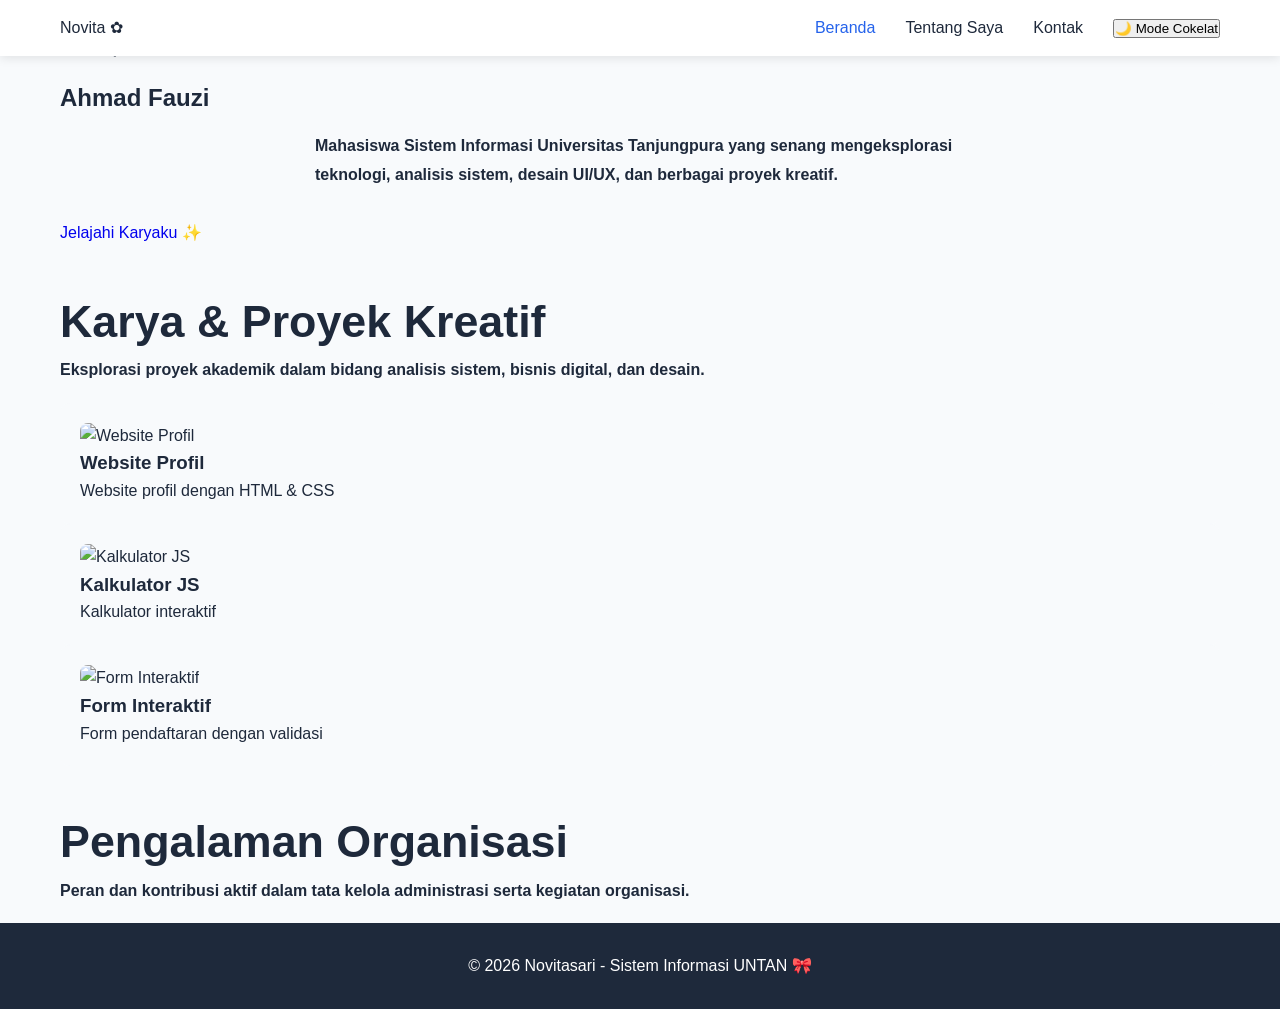
==== Pertemuan-M07/index.html @ 607e8a3c "Perubahan portofolio index.html" ====
<!DOCTYPE html>
<html lang="id">
<head>
    <meta charset="UTF-8">
    <meta name="viewport" content="width=device-width, initial-scale=1.0">
    <title>Novita | Portofolio Kreatif</title>
    <link rel="stylesheet" href="css/style.css">
</head>
<body>
    <nav>
        <div class="container">
            <div class="logo">Novita ✿</div>
            <ul class="nav-links">
                <li><a href="index.html" class="active">Beranda</a></li>
                <li><a href="about.html">Tentang Saya</a></li>
                <li><a href="contact.html">Kontak</a></li>
                <li><button id="theme-toggle">🌙 Mode Cokelat</button></li>
            </ul>
        </div>
    </nav>

    <section class="section-padding">
        <div class="container">
            <!-- Hero Card -->
            <div class="sticker-card">
                <img src="image/self.webp" alt="Foto Novita" class="hero-img">
                <h1 class="font-cursive">Halo, Aku Novita! ♡</h1>
                <h2 style="margin: 15px 0;">
                    <span id="typing-text" style="color: var(--primary-pink);"></span>
                </h2>
                <p style="font-weight: 700; max-width: 650px; margin: 0 auto; line-height: 1.8;">
                    Mahasiswa Sistem Informasi Universitas Tanjungpura yang senang mengeksplorasi teknologi, analisis sistem, desain UI/UX, dan berbagai proyek kreatif.
                </p>
                <div style="margin-top: 30px;">
                    <a href="#karya" class="btn-submit" style="text-decoration: none; display: inline-block;">Jelajahi Karyaku ✨</a>
                </div>
            </div>
            
            <!-- Section 1: Karya & Proyek Akademik -->
            <div class="sticker-card" id="karya" style="margin-top: 40px;">
                <h2 class="font-cursive" style="font-size: 2.8rem;">Karya & Proyek Kreatif</h2>
                <p style="font-weight: bold; margin-bottom: 20px;">Eksplorasi proyek akademik dalam bidang analisis sistem, bisnis digital, dan desain.</p>
                <div class="grid-container" id="project-grid">
                    <!-- Diisi otomatis oleh main.js -->
                </div>
            </div>

            <!-- Section 2: Pengalaman Organisasi -->
            <div class="sticker-card" style="margin-top: 40px;">
                <h2 class="font-cursive" style="font-size: 2.8rem;">Pengalaman Organisasi</h2>
                <p style="font-weight: bold; margin-bottom: 20px;">Peran dan kontribusi aktif dalam tata kelola administrasi serta kegiatan organisasi.</p>
                <div class="grid-container" id="org-grid">
                    <!-- Diisi otomatis oleh main.js -->
                </div>
            </div>
        </div>
    </section>

    <footer>
        <p>&copy; 2026 Novitasari - Sistem Informasi UNTAN 🎀</p>
    </footer>

    <script src="js/main.js"></script>
</body>
</html>
---- Pertemuan-M07/css/style.css ----
/* Reset & Variables */

* {
    margin: 0;
    padding: 0;
    box-sizing: border-box;
}

:root {
    --primary: #2563eb;
    --dark: #1e293b;
    --light: #f8fafc;
    --gray: #94a3b8;
}

body {
    font-family: ‘Segoe UI’, sans-serif;
    background: var(--light);
    color: var(--dark);
    line-height: 1.6;
}

.container {
    max-width: 1200px;
    margin: 0 auto;
    padding: 0 20px;
}

/* Navigation */

nav {
    background: white;
    box-shadow: 0 2px 10px rgba(0,0,0,0.1);
    position: fixed;
    width: 100%;
    top: 0;
    z-index: 100;
}

nav .container {
    display: flex;
    justify-content: space-between;
    align-items: center;
    padding: 15px 20px;
}

.nav-links {
    display: flex;
    list-style: none;
    gap: 30px;
}

.nav-links a {
    text-decoration: none;
    color: var(--dark);
    font-weight: 500;
    transition: color 0.3s;
}

.nav-links a:hover,
.nav-links a.active {
    color: var(--primary);
}

/* Hero Section */

.hero {
    padding: 150px 0 100px;
    background: linear-gradient(135deg, #f0f9ff 0%, #e0f2fe 100%);
    min-height: 100vh;
    display: flex;
    align-items: center;
}

.hero-content h1 {
    font-size: 48px;
    margin-bottom: 20px;
}

.hero-content span {
    color: var(--primary);
}

.btn {
    display: inline-block;
    background: var(--primary);
    color: white;
    padding: 12px 30px;
    border-radius: 8px;
    text-decoration: none;
    font-weight: 600;
    transition: transform 0.3s, box-shadow 0.3s;
}

.btn:hover {
    transform: translateY(-3px);
    box-shadow: 0 10px 20px rgba(37,99,235,0.3);
}

/* Projects */

.projects {
    padding: 80px 0;
    background: white;
}

.projects h2 {
    text-align: center;
    font-size: 36px;
    margin-bottom: 40px;
}

.project-grid {
    display: grid;
    grid-template-columns: repeat(auto-fit, minmax(300px, 1fr));
    gap: 30px;
}

.project-card {
    background: var(--light);
    border-radius: 10px;
    padding: 20px;
    transition: transform 0.3s;
    cursor: pointer;
}

.project-card:hover {
    transform: translateY(-10px);
}

.project-card img {
    width: 100%;
    height: 200px;
    object-fit: cover;
    border-radius: 8px;
}

/* Footer */

footer {
    background: var(--dark);
    color: white;
    text-align: center;
    padding: 30px;
}
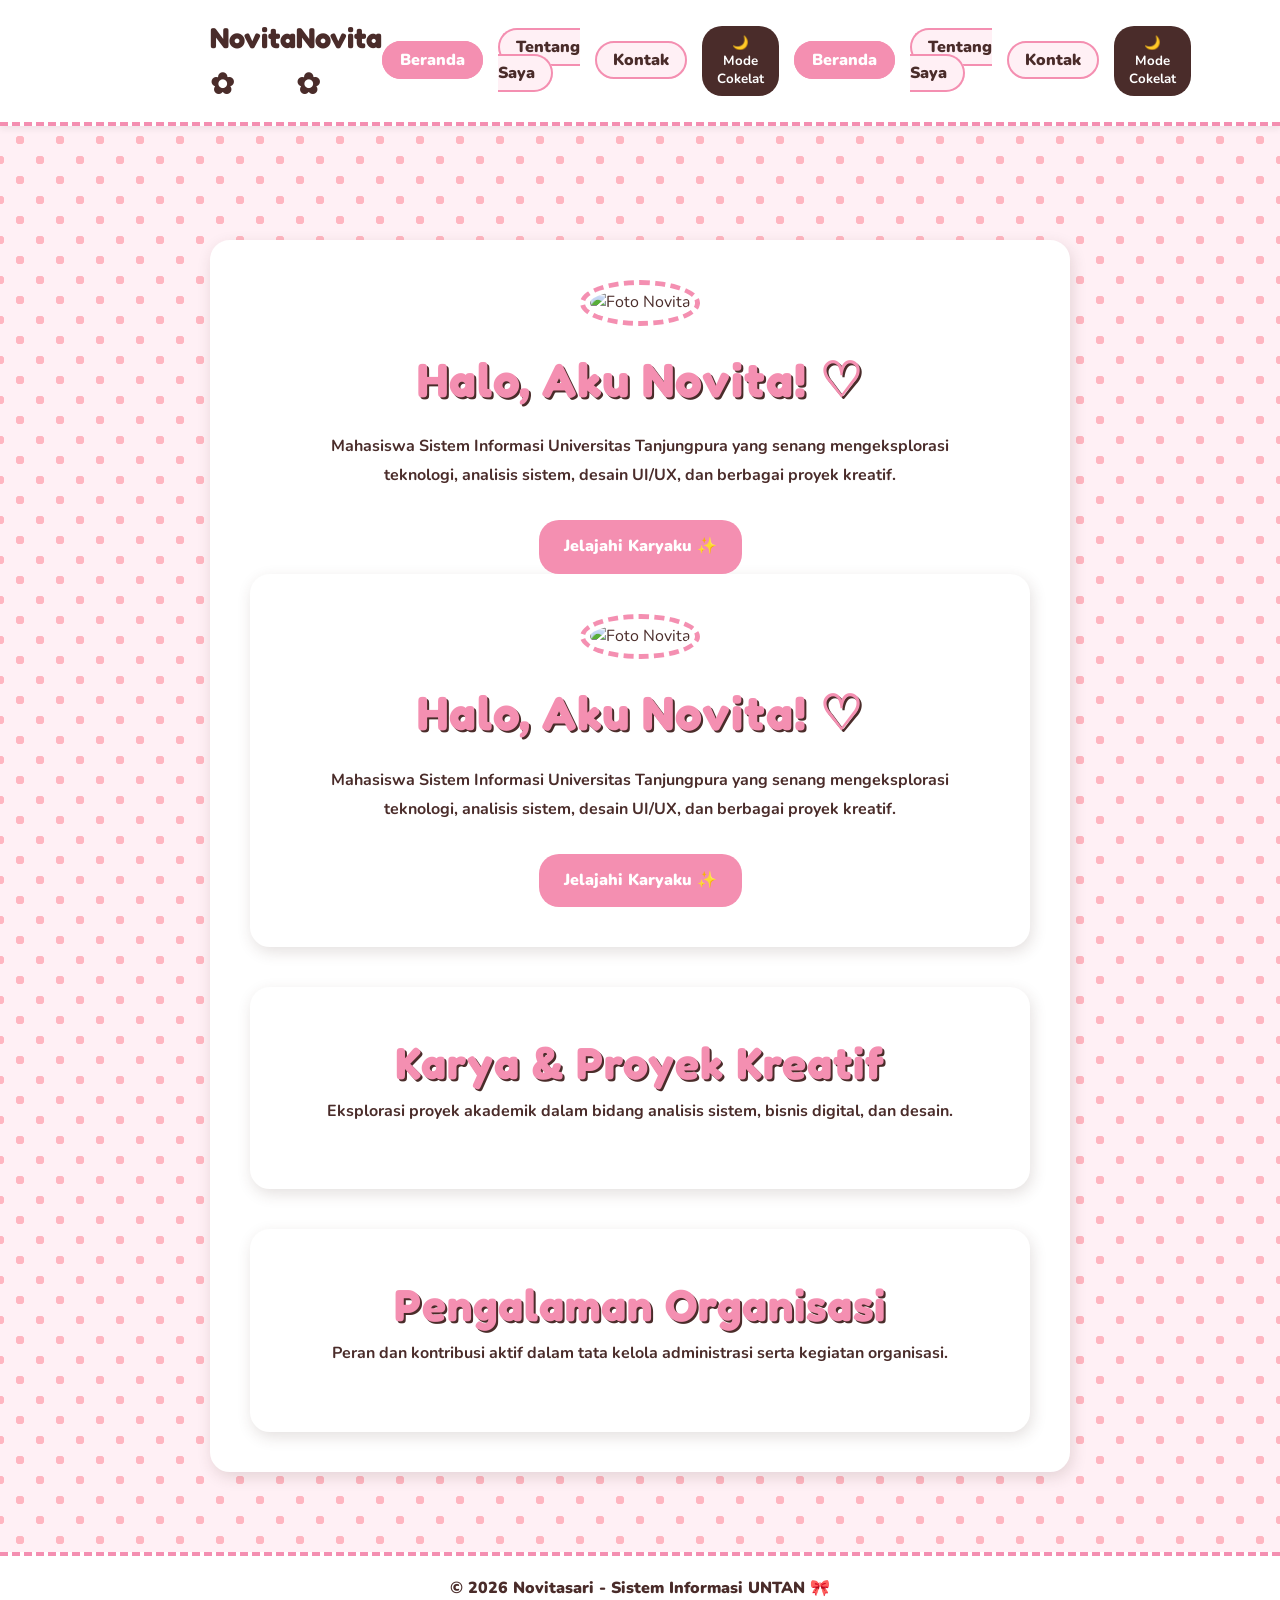
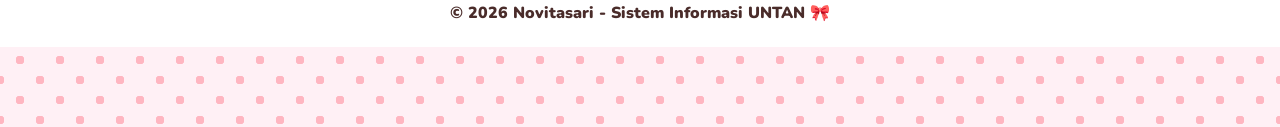
==== commit c62000aa: "Update Portofolio index.html" ====
--- a/Pertemuan-M07/index.html
+++ b/Pertemuan-M07/index.html
@@ -3,6 +3,7 @@
 <head>
     <meta charset="UTF-8">
     <meta name="viewport" content="width=device-width, initial-scale=1.0">
+    <title>Novita | Portofolio Kreatif</title>
     <title>Novita | Portofolio Kreatif</title>
     <link rel="stylesheet" href="css/style.css">
 </head>
@@ -10,7 +11,12 @@
     <nav>
         <div class="container">
             <div class="logo">Novita ✿</div>
+            <div class="logo">Novita ✿</div>
             <ul class="nav-links">
+                <li><a href="index.html" class="active">Beranda</a></li>
+                <li><a href="about.html">Tentang Saya</a></li>
+                <li><a href="contact.html">Kontak</a></li>
+                <li><button id="theme-toggle">🌙 Mode Cokelat</button></li>
                 <li><a href="index.html" class="active">Beranda</a></li>
                 <li><a href="about.html">Tentang Saya</a></li>
                 <li><a href="contact.html">Kontak</a></li>
@@ -20,7 +26,21 @@
     </nav>
 
     <section class="section-padding">
+    <section class="section-padding">
         <div class="container">
+            <!-- Hero Card -->
+            <div class="sticker-card">
+                <img src="image/self.webp" alt="Foto Novita" class="hero-img">
+                <h1 class="font-cursive">Halo, Aku Novita! ♡</h1>
+                <h2 style="margin: 15px 0;">
+                    <span id="typing-text" style="color: var(--primary-pink);"></span>
+                </h2>
+                <p style="font-weight: 700; max-width: 650px; margin: 0 auto; line-height: 1.8;">
+                    Mahasiswa Sistem Informasi Universitas Tanjungpura yang senang mengeksplorasi teknologi, analisis sistem, desain UI/UX, dan berbagai proyek kreatif.
+                </p>
+                <div style="margin-top: 30px;">
+                    <a href="#karya" class="btn-submit" style="text-decoration: none; display: inline-block;">Jelajahi Karyaku ✨</a>
+                </div>
             <!-- Hero Card -->
             <div class="sticker-card">
                 <img src="image/self.webp" alt="Foto Novita" class="hero-img">
@@ -50,7 +70,7 @@
                 <h2 class="font-cursive" style="font-size: 2.8rem;">Pengalaman Organisasi</h2>
                 <p style="font-weight: bold; margin-bottom: 20px;">Peran dan kontribusi aktif dalam tata kelola administrasi serta kegiatan organisasi.</p>
                 <div class="grid-container" id="org-grid">
-                    <!-- Diisi otomatis oleh main.js -->
+                    <!--Diisi otomatis oleh main.js-->
                 </div>
             </div>
         </div>
@@ -58,6 +78,7 @@
 
     <footer>
         <p>&copy; 2026 Novitasari - Sistem Informasi UNTAN 🎀</p>
+        <p>&copy; 2026 Novitasari - Sistem Informasi UNTAN 🎀</p>
     </footer>
 
     <script src="js/main.js"></script>
--- a/Pertemuan-M07/css/style.css
+++ b/Pertemuan-M07/css/style.css
@@ -1,4 +1,4 @@
-/* Reset & Variables */
+@import url('https://fonts.googleapis.com/css2?family=Fredoka:wght@600;700&family=Nunito:wght@400;700;900&display=swap');
 
 * {
     margin: 0;
@@ -7,34 +7,62 @@
 }
 
 :root {
-    --primary: #2563eb;
-    --dark: #1e293b;
-    --light: #f8fafc;
-    --gray: #94a3b8;
+    --bg-base: #fff0f5;
+    --bg-dot: #ffb6c1;
+    --text-color: #4a2c2a;
+    --primary-pink: #f48fb1;
+    --card-bg: #ffffff;
+    --border-color: #d7ccc8;
+    --sticker-shadow: 2px 5px 15px rgba(74, 44, 42, 0.15);
+}
+
+body.dark-mode {
+    --bg-base: #3e2723;
+    --bg-dot: #5d4037;
+    --text-color: #ffebee;
+    --primary-pink: #f06292;
+    --card-bg: #4e342e;
+    --border-color: #3e2723;
+    --sticker-shadow: 2px 5px 15px rgba(0, 0, 0, 0.4);
 }
 
 body {
-    font-family: ‘Segoe UI’, sans-serif;
-    background: var(--light);
-    color: var(--dark);
+    font-family: 'Nunito', sans-serif;
+    color: var(--text-color);
     line-height: 1.6;
+    transition: 0.3s;
+    background-color: var(--bg-base);
+    background-image: 
+        radial-gradient(var(--bg-dot) 15%, transparent 16%),
+        radial-gradient(var(--bg-dot) 15%, transparent 16%);
+    background-size: 40px 40px;
+    background-position: 0 0, 20px 20px;
 }
 
 .container {
-    max-width: 1200px;
+    max-width: 900px;
     margin: 0 auto;
     padding: 0 20px;
 }
 
-/* Navigation */
-
+.font-cursive {
+    font-family: 'Fredoka', sans-serif;
+    font-weight: 700;
+    font-size: 3rem;
+    color: var(--primary-pink);
+    text-shadow: 2px 2px 0 var(--text-color);
+    letter-spacing: 1px;
+}
+
+/* Navigasi */
 nav {
-    background: white;
-    box-shadow: 0 2px 10px rgba(0,0,0,0.1);
+    background: var(--card-bg);
+    border-bottom: 4px dashed var(--primary-pink);
     position: fixed;
     width: 100%;
     top: 0;
     z-index: 100;
+    box-shadow: 0 4px 6px rgba(0,0,0,0.05);
 }
 
 nav .container {
@@ -44,102 +72,231 @@
     padding: 15px 20px;
 }
 
+.logo {
+    font-family: 'Fredoka', sans-serif;
+    font-size: 1.8rem;
+    font-weight: 700;
+    color: var(--text-color);
+}
+
 .nav-links {
     display: flex;
     list-style: none;
-    gap: 30px;
+    gap: 15px;
+    align-items: center;
 }
 
 .nav-links a {
     text-decoration: none;
-    color: var(--dark);
-    font-weight: 500;
-    transition: color 0.3s;
-}
-
-.nav-links a:hover,
-.nav-links a.active {
-    color: var(--primary);
-}
-
-/* Hero Section */
-
-.hero {
-    padding: 150px 0 100px;
-    background: linear-gradient(135deg, #f0f9ff 0%, #e0f2fe 100%);
-    min-height: 100vh;
-    display: flex;
+    color: var(--text-color);
+    font-weight: 900;
+    background: var(--bg-base);
+    padding: 6px 16px;
+    border-radius: 20px;
+    border: 2px solid var(--primary-pink);
+    transition: 0.3s;
+}
+
+.nav-links a:hover, .nav-links a.active {
+    background: var(--primary-pink);
+    color: #fff;
+}
+
+#theme-toggle {
+    background: var(--text-color);
+    color: #fff;
+    border: none;
+    padding: 8px 15px;
+    border-radius: 20px;
+    cursor: pointer;
+    font-weight: bold;
+    font-family: 'Nunito', sans-serif;
+}
+
+/* Sticker Layout */
+.section-padding {
+    padding: 120px 0 80px;
+}
+
+.sticker-card {
+    background: var(--card-bg);
+    border: 5px solid white;
+    border-radius: 20px;
+    padding: 35px;
+    box-shadow: var(--sticker-shadow);
+    text-align: center;
+}
+
+.hero-img {
+    width: 180px;
+    height: 180px;
+    object-fit: cover;
+    border-radius: 50%;
+    border: 5px dashed var(--primary-pink);
+    padding: 5px;
+    background: white;
+    margin-bottom: 15px;
+}
+
+/* ID Card & Bio Table */
+.id-card {
+    display: flex;
+    flex-wrap: wrap;
+    gap: 25px;
+    background: var(--card-bg);
+    border: 3px solid var(--primary-pink);
+    border-radius: 20px;
+    padding: 30px;
+    box-shadow: var(--sticker-shadow);
     align-items: center;
 }
 
-.hero-content h1 {
-    font-size: 48px;
-    margin-bottom: 20px;
-}
-
-.hero-content span {
-    color: var(--primary);
-}
-
-.btn {
+.id-info table {
+    width: 100%;
+    border-collapse: collapse;
+    font-weight: 700;
+}
+
+.id-info td {
+    padding: 8px 10px;
+    border-bottom: 2px dashed var(--border-color);
+}
+
+.id-info td:first-child {
+    color: var(--primary-pink);
+    font-weight: 900;
+}
+
+/* Badges & Tags */
+.skills-grid {
+    display: flex;
+    flex-wrap: wrap;
+    gap: 10px;
+    justify-content: center;
+}
+
+.skill-badge {
+    background: var(--bg-base);
+    border: 2px solid var(--primary-pink);
+    padding: 8px 18px;
+    border-radius: 20px;
+    font-weight: 800;
+}
+
+.tool-tag {
+    background: var(--primary-pink);
+    color: white;
+    padding: 6px 14px;
+    border-radius: 15px;
+    font-weight: 700;
+    font-size: 0.9rem;
+}
+
+.category-tag {
     display: inline-block;
-    background: var(--primary);
+    background: var(--bg-base);
+    color: var(--primary-pink);
+    border: 1px solid var(--primary-pink);
+    font-size: 0.75rem;
+    font-weight: 900;
+    padding: 3px 10px;
+    border-radius: 10px;
+    margin-top: 10px;
+}
+
+/*Grid Project*/
+.grid-container {
+    display: grid;
+    grid-template-columns: repeat(auto-fit, minmax(240px, 1fr));
+    gap: 20px;
+    margin-top: 25px;
+}
+
+.work-item {
+    background: var(--card-bg);
+    padding: 15px;
+    border-radius: 15px;
+    box-shadow: var(--sticker-shadow);
+    border: 3px solid var(--bg-base);
+    transition: transform 0.3s;
+    text-align: left;
+}
+
+.work-item:hover {
+    transform: translateY(-8px) rotate(2deg);
+}
+
+.work-item img {
+    width: 100%;
+    height: 160px;
+    object-fit: cover;
+    border-radius: 10px;
+}
+
+/* Form Kontak & Medsos */
+form {
+    display: flex;
+    flex-direction: column;
+    gap: 15px;
+    max-width: 500px;
+    margin: 0 auto;
+}
+
+input, textarea {
+    width: 100%;
+    padding: 14px;
+    border: 2px solid var(--primary-pink);
+    border-radius: 15px;
+    background: var(--bg-base);
+    color: var(--text-color);
+    font-family: inherit;
+    font-weight: 700;
+}
+
+.btn-submit {
+    background: var(--primary-pink);
     color: white;
-    padding: 12px 30px;
-    border-radius: 8px;
+    border: none;
+    padding: 14px 25px;
+    border-radius: 20px;
+    font-weight: 900;
+    cursor: pointer;
+    transition: 0.3s;
+    font-size: 1rem;
+}
+
+.btn-submit:hover {
+    background: var(--text-color);
+    color: white;
+}
+
+.social-links {
+    display: flex;
+    justify-content: center;
+    gap: 15px;
+    flex-wrap: wrap;
+}
+
+.social-btn {
     text-decoration: none;
-    font-weight: 600;
-    transition: transform 0.3s, box-shadow 0.3s;
-}
-
-.btn:hover {
-    transform: translateY(-3px);
-    box-shadow: 0 10px 20px rgba(37,99,235,0.3);
-}
-
-/* Projects */
-
-.projects {
-    padding: 80px 0;
-    background: white;
-}
-
-.projects h2 {
+    color: var(--text-color);
+    background: var(--bg-base);
+    border: 2px solid var(--primary-pink);
+    padding: 8px 16px;
+    border-radius: 15px;
+    font-weight: 800;
+    transition: 0.3s;
+}
+
+.social-btn:hover {
+    background: var(--primary-pink);
+    color: white;
+}
+
+footer {
     text-align: center;
-    font-size: 36px;
-    margin-bottom: 40px;
-}
-
-.project-grid {
-    display: grid;
-    grid-template-columns: repeat(auto-fit, minmax(300px, 1fr));
-    gap: 30px;
-}
-
-.project-card {
-    background: var(--light);
-    border-radius: 10px;
     padding: 20px;
-    transition: transform 0.3s;
-    cursor: pointer;
-}
-
-.project-card:hover {
-    transform: translateY(-10px);
-}
-
-.project-card img {
-    width: 100%;
-    height: 200px;
-    object-fit: cover;
-    border-radius: 8px;
-}
-
-/* Footer */
-
-footer {
-    background: var(--dark);
-    color: white;
-    text-align: center;
-    padding: 30px;
+    background: var(--card-bg);
+    border-top: 4px dashed var(--primary-pink);
+    font-weight: 900;
 }
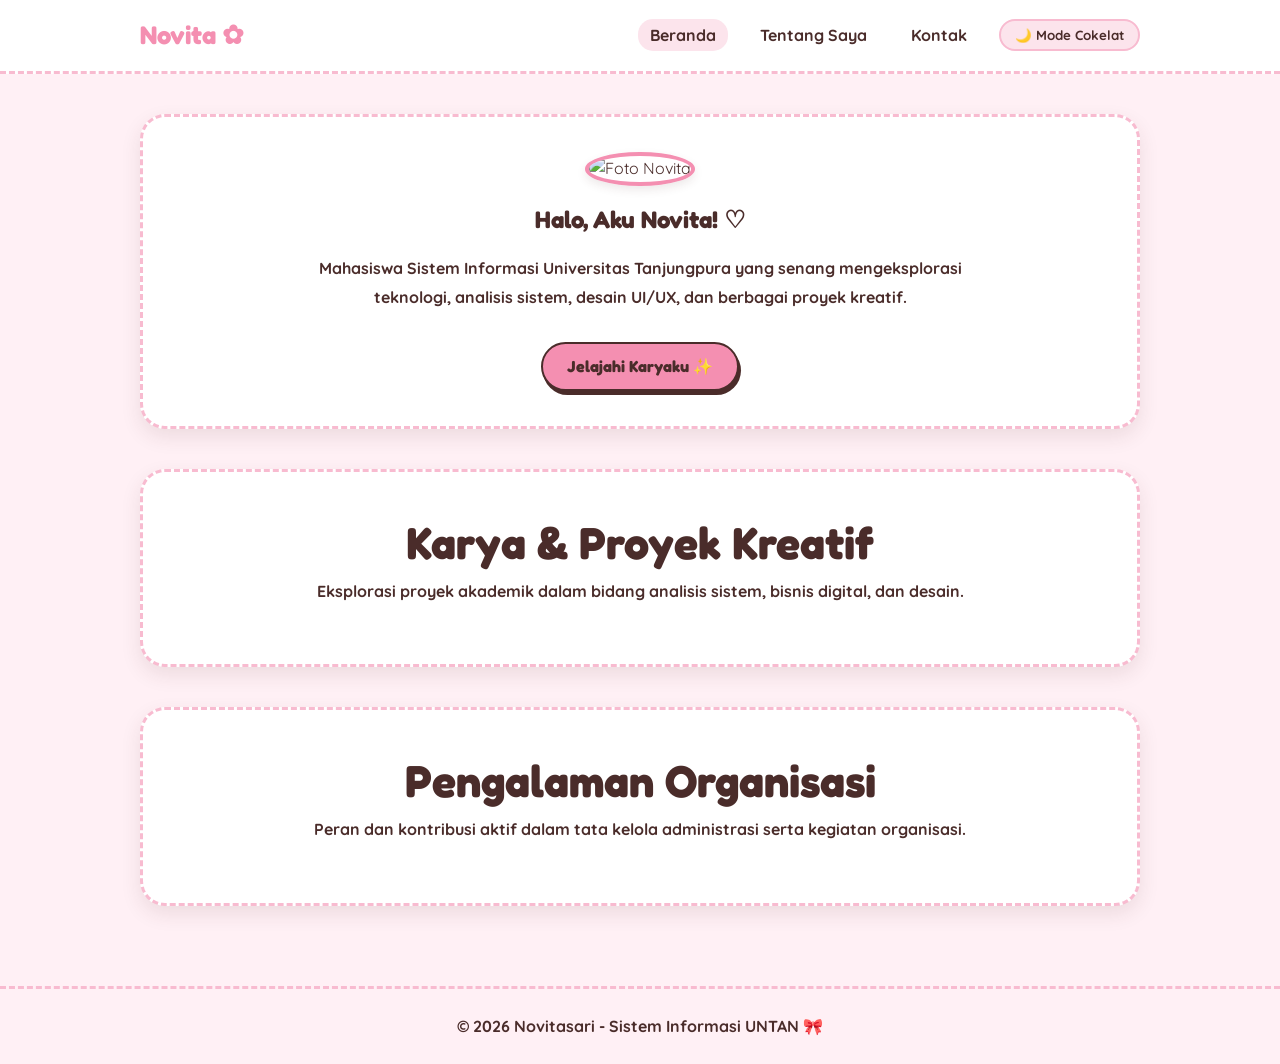
==== commit 52dafc07: "feat: pembaruan layout utama beranda" ====
--- a/Pertemuan-M07/index.html
+++ b/Pertemuan-M07/index.html
@@ -3,7 +3,6 @@
 <head>
     <meta charset="UTF-8">
     <meta name="viewport" content="width=device-width, initial-scale=1.0">
-    <title>Novita | Portofolio Kreatif</title>
     <title>Novita | Portofolio Kreatif</title>
     <link rel="stylesheet" href="css/style.css">
 </head>
@@ -11,12 +10,7 @@
     <nav>
         <div class="container">
             <div class="logo">Novita ✿</div>
-            <div class="logo">Novita ✿</div>
             <ul class="nav-links">
-                <li><a href="index.html" class="active">Beranda</a></li>
-                <li><a href="about.html">Tentang Saya</a></li>
-                <li><a href="contact.html">Kontak</a></li>
-                <li><button id="theme-toggle">🌙 Mode Cokelat</button></li>
                 <li><a href="index.html" class="active">Beranda</a></li>
                 <li><a href="about.html">Tentang Saya</a></li>
                 <li><a href="contact.html">Kontak</a></li>
@@ -26,21 +20,7 @@
     </nav>
 
     <section class="section-padding">
-    <section class="section-padding">
         <div class="container">
-            <!-- Hero Card -->
-            <div class="sticker-card">
-                <img src="image/self.webp" alt="Foto Novita" class="hero-img">
-                <h1 class="font-cursive">Halo, Aku Novita! ♡</h1>
-                <h2 style="margin: 15px 0;">
-                    <span id="typing-text" style="color: var(--primary-pink);"></span>
-                </h2>
-                <p style="font-weight: 700; max-width: 650px; margin: 0 auto; line-height: 1.8;">
-                    Mahasiswa Sistem Informasi Universitas Tanjungpura yang senang mengeksplorasi teknologi, analisis sistem, desain UI/UX, dan berbagai proyek kreatif.
-                </p>
-                <div style="margin-top: 30px;">
-                    <a href="#karya" class="btn-submit" style="text-decoration: none; display: inline-block;">Jelajahi Karyaku ✨</a>
-                </div>
             <!-- Hero Card -->
             <div class="sticker-card">
                 <img src="image/self.webp" alt="Foto Novita" class="hero-img">
@@ -70,7 +50,7 @@
                 <h2 class="font-cursive" style="font-size: 2.8rem;">Pengalaman Organisasi</h2>
                 <p style="font-weight: bold; margin-bottom: 20px;">Peran dan kontribusi aktif dalam tata kelola administrasi serta kegiatan organisasi.</p>
                 <div class="grid-container" id="org-grid">
-                    <!--Diisi otomatis oleh main.js-->
+                    <!-- Diisi otomatis oleh main.js -->
                 </div>
             </div>
         </div>
@@ -78,7 +58,6 @@
 
     <footer>
         <p>&copy; 2026 Novitasari - Sistem Informasi UNTAN 🎀</p>
-        <p>&copy; 2026 Novitasari - Sistem Informasi UNTAN 🎀</p>
     </footer>
 
     <script src="js/main.js"></script>
--- a/Pertemuan-M07/css/style.css
+++ b/Pertemuan-M07/css/style.css
@@ -1,302 +1,214 @@
-@import url('https://fonts.googleapis.com/css2?family=Fredoka:wght@600;700&family=Nunito:wght@400;700;900&display=swap');
+/* ==========================================================
+   TEMA SCRAPBOOK & COQUETTE (PALET PINK & COKELAT)
+   ========================================================== */
+@import url('https://fonts.googleapis.com/css2?family=Fredoka:wght@400;600;700&family=Quicksand:wght@500;700&display=swap');
+
+:root {
+    --primary-pink: #f48fb1;
+    --soft-pink: #fce4ec;
+    --accent-pink: #ff80ab;
+    --bg-color: #fff0f5;
+    --card-bg: #ffffff;
+    --text-color: #4a2c2a;
+    --border-color: #f8bbd0;
+    --shadow-color: rgba(74, 44, 42, 0.1);
+}
+
+/* Mode Cokelat (Dark Mode) */
+body.dark-mode {
+    --bg-color: #2b1d1c;
+    --card-bg: #3d2a28;
+    --text-color: #fce4ec;
+    --border-color: #5c3d3a;
+    --shadow-color: rgba(0, 0, 0, 0.3);
+}
 
 * {
     margin: 0;
     padding: 0;
     box-sizing: border-box;
-}
-
-:root {
-    --bg-base: #fff0f5;
-    --bg-dot: #ffb6c1;
-    --text-color: #4a2c2a;
-    --primary-pink: #f48fb1;
-    --card-bg: #ffffff;
-    --border-color: #d7ccc8;
-    --sticker-shadow: 2px 5px 15px rgba(74, 44, 42, 0.15);
-}
-
-body.dark-mode {
-    --bg-base: #3e2723;
-    --bg-dot: #5d4037;
-    --text-color: #ffebee;
-    --primary-pink: #f06292;
-    --card-bg: #4e342e;
-    --border-color: #3e2723;
-    --sticker-shadow: 2px 5px 15px rgba(0, 0, 0, 0.4);
+    transition: background-color 0.3s ease, color 0.3s ease, border-color 0.3s ease;
 }
 
 body {
-    font-family: 'Nunito', sans-serif;
+    font-family: 'Quicksand', sans-serif;
+    background-color: var(--bg-color);
     color: var(--text-color);
     line-height: 1.6;
-    transition: 0.3s;
-    background-color: var(--bg-base);
-    background-image: 
-        radial-gradient(var(--bg-dot) 15%, transparent 16%),
-        radial-gradient(var(--bg-dot) 15%, transparent 16%);
-    background-size: 40px 40px;
-    background-position: 0 0, 20px 20px;
-}
-
+}
+
+.font-cursive {
+    font-family: 'Fredoka', cursive;
+    color: var(--text-color);
+}
+
+/* Tata Letak Dasar */
 .container {
-    max-width: 900px;
+    width: 90%;
+    max-width: 1000px;
     margin: 0 auto;
-    padding: 0 20px;
-}
-
-.font-cursive {
-    font-family: 'Fredoka', sans-serif;
-    font-weight: 700;
-    font-size: 3rem;
-    color: var(--primary-pink);
-    text-shadow: 2px 2px 0 var(--text-color);
-    letter-spacing: 1px;
-}
-
-/* Navigasi */
+}
+
+.section-padding {
+    padding: 40px 0;
+}
+
+/* Navigasi / Menu */
 nav {
-    background: var(--card-bg);
-    border-bottom: 4px dashed var(--primary-pink);
-    position: fixed;
-    width: 100%;
+    background-color: var(--card-bg);
+    border-bottom: 3px dashed var(--border-color);
+    padding: 15px 0;
+    position: sticky;
     top: 0;
     z-index: 100;
-    box-shadow: 0 4px 6px rgba(0,0,0,0.05);
 }
 
 nav .container {
     display: flex;
     justify-content: space-between;
     align-items: center;
-    padding: 15px 20px;
 }
 
 .logo {
-    font-family: 'Fredoka', sans-serif;
-    font-size: 1.8rem;
-    font-weight: 700;
-    color: var(--text-color);
+    font-family: 'Fredoka', cursive;
+    font-size: 1.6rem;
+    font-weight: 700;
+    color: var(--primary-pink);
 }
 
 .nav-links {
     display: flex;
     list-style: none;
-    gap: 15px;
     align-items: center;
+    gap: 20px;
 }
 
 .nav-links a {
     text-decoration: none;
     color: var(--text-color);
-    font-weight: 900;
-    background: var(--bg-base);
-    padding: 6px 16px;
-    border-radius: 20px;
-    border: 2px solid var(--primary-pink);
-    transition: 0.3s;
-}
-
-.nav-links a:hover, .nav-links a.active {
-    background: var(--primary-pink);
-    color: #fff;
+    font-weight: 700;
+    padding: 6px 12px;
+    border-radius: 15px;
+}
+
+.nav-links a.active, .nav-links a:hover {
+    background-color: var(--soft-pink);
+    color: #4a2c2a;
 }
 
 #theme-toggle {
-    background: var(--text-color);
-    color: #fff;
-    border: none;
-    padding: 8px 15px;
+    background-color: var(--soft-pink);
+    border: 2px solid var(--border-color);
+    color: #4a2c2a;
+    padding: 6px 14px;
     border-radius: 20px;
     cursor: pointer;
     font-weight: bold;
-    font-family: 'Nunito', sans-serif;
-}
-
-/* Sticker Layout */
-.section-padding {
-    padding: 120px 0 80px;
-}
-
+    font-family: 'Quicksand', sans-serif;
+}
+
+/* Kartu Tema Scrapbook */
 .sticker-card {
-    background: var(--card-bg);
-    border: 5px solid white;
-    border-radius: 20px;
+    background-color: var(--card-bg);
+    border: 3px dashed var(--border-color);
+    border-radius: 25px;
     padding: 35px;
-    box-shadow: var(--sticker-shadow);
     text-align: center;
+    box-shadow: 0 8px 20px var(--shadow-color);
 }
 
 .hero-img {
-    width: 180px;
-    height: 180px;
+    width: 140px;
+    height: 140px;
     object-fit: cover;
     border-radius: 50%;
-    border: 5px dashed var(--primary-pink);
-    padding: 5px;
-    background: white;
+    border: 4px solid var(--primary-pink);
     margin-bottom: 15px;
-}
-
-/* ID Card & Bio Table */
-.id-card {
-    display: flex;
-    flex-wrap: wrap;
-    gap: 25px;
-    background: var(--card-bg);
-    border: 3px solid var(--primary-pink);
-    border-radius: 20px;
-    padding: 30px;
-    box-shadow: var(--sticker-shadow);
-    align-items: center;
-}
-
-.id-info table {
-    width: 100%;
-    border-collapse: collapse;
-    font-weight: 700;
-}
-
-.id-info td {
-    padding: 8px 10px;
-    border-bottom: 2px dashed var(--border-color);
-}
-
-.id-info td:first-child {
-    color: var(--primary-pink);
-    font-weight: 900;
-}
-
-/* Badges & Tags */
-.skills-grid {
-    display: flex;
-    flex-wrap: wrap;
-    gap: 10px;
-    justify-content: center;
-}
-
-.skill-badge {
-    background: var(--bg-base);
-    border: 2px solid var(--primary-pink);
-    padding: 8px 18px;
-    border-radius: 20px;
-    font-weight: 800;
-}
-
-.tool-tag {
-    background: var(--primary-pink);
-    color: white;
-    padding: 6px 14px;
-    border-radius: 15px;
-    font-weight: 700;
-    font-size: 0.9rem;
-}
-
-.category-tag {
-    display: inline-block;
-    background: var(--bg-base);
-    color: var(--primary-pink);
-    border: 1px solid var(--primary-pink);
-    font-size: 0.75rem;
-    font-weight: 900;
-    padding: 3px 10px;
-    border-radius: 10px;
-    margin-top: 10px;
-}
-
-/*Grid Project*/
+    box-shadow: 0 4px 10px var(--shadow-color);
+}
+
+/* Tombol Kirim & Aksi */
+.btn-submit {
+    background-color: var(--primary-pink);
+    color: #4a2c2a;
+    border: 2px solid var(--text-color);
+    padding: 10px 24px;
+    border-radius: 25px;
+    font-weight: 700;
+    font-family: 'Fredoka', sans-serif;
+    font-size: 1rem;
+    cursor: pointer;
+    box-shadow: 2px 4px 0px var(--text-color);
+    transition: transform 0.1s ease, box-shadow 0.1s ease;
+}
+
+.btn-submit:hover {
+    transform: translateY(-2px);
+    box-shadow: 3px 6px 0px var(--text-color);
+}
+
+.btn-submit:active {
+    transform: translateY(0);
+    box-shadow: 1px 2px 0px var(--text-color);
+}
+
+/* Tata Letak Kartu Karya & Organisasi */
 .grid-container {
     display: grid;
-    grid-template-columns: repeat(auto-fit, minmax(240px, 1fr));
+    grid-template-columns: repeat(auto-fit, minmax(260px, 1fr));
     gap: 20px;
     margin-top: 25px;
 }
 
 .work-item {
-    background: var(--card-bg);
-    padding: 15px;
-    border-radius: 15px;
-    box-shadow: var(--sticker-shadow);
-    border: 3px solid var(--bg-base);
-    transition: transform 0.3s;
+    background-color: var(--card-bg);
+    border: 2px solid var(--border-color);
+    border-radius: 20px;
+    padding: 18px;
     text-align: left;
-}
-
-.work-item:hover {
-    transform: translateY(-8px) rotate(2deg);
+    box-shadow: 0 4px 12px var(--shadow-color);
+    display: flex;
+    flex-direction: column;
 }
 
 .work-item img {
     width: 100%;
     height: 160px;
     object-fit: cover;
-    border-radius: 10px;
-}
-
-/* Form Kontak & Medsos */
-form {
-    display: flex;
-    flex-direction: column;
-    gap: 15px;
-    max-width: 500px;
-    margin: 0 auto;
-}
-
-input, textarea {
-    width: 100%;
-    padding: 14px;
-    border: 2px solid var(--primary-pink);
-    border-radius: 15px;
-    background: var(--bg-base);
-    color: var(--text-color);
-    font-family: inherit;
-    font-weight: 700;
-}
-
-.btn-submit {
-    background: var(--primary-pink);
-    color: white;
-    border: none;
-    padding: 14px 25px;
-    border-radius: 20px;
-    font-weight: 900;
-    cursor: pointer;
-    transition: 0.3s;
-    font-size: 1rem;
-}
-
-.btn-submit:hover {
-    background: var(--text-color);
-    color: white;
-}
-
-.social-links {
-    display: flex;
-    justify-content: center;
-    gap: 15px;
-    flex-wrap: wrap;
-}
-
-.social-btn {
-    text-decoration: none;
-    color: var(--text-color);
-    background: var(--bg-base);
-    border: 2px solid var(--primary-pink);
-    padding: 8px 16px;
-    border-radius: 15px;
-    font-weight: 800;
-    transition: 0.3s;
-}
-
-.social-btn:hover {
-    background: var(--primary-pink);
-    color: white;
-}
-
+    border-radius: 12px;
+    margin-bottom: 12px;
+    border: 1px solid var(--border-color);
+}
+
+.category-tag {
+    display: inline-block;
+    background-color: var(--soft-pink);
+    color: #4a2c2a;
+    font-size: 0.8rem;
+    font-weight: 700;
+    padding: 4px 12px;
+    border-radius: 12px;
+    align-self: flex-start;
+    margin-bottom: 8px;
+}
+
+/* Footer */
 footer {
     text-align: center;
-    padding: 20px;
-    background: var(--card-bg);
-    border-top: 4px dashed var(--primary-pink);
-    font-weight: 900;
+    padding: 25px 0;
+    margin-top: 40px;
+    font-weight: 700;
+    border-top: 3px dashed var(--border-color);
+}
+
+/* Tampilan Ponsel (Responsif) */
+@media (max-width: 600px) {
+    nav .container {
+        flex-direction: column;
+        gap: 10px;
+    }
+    .nav-links {
+        font-size: 0.9rem;
+        gap: 10px;
+    }
 }
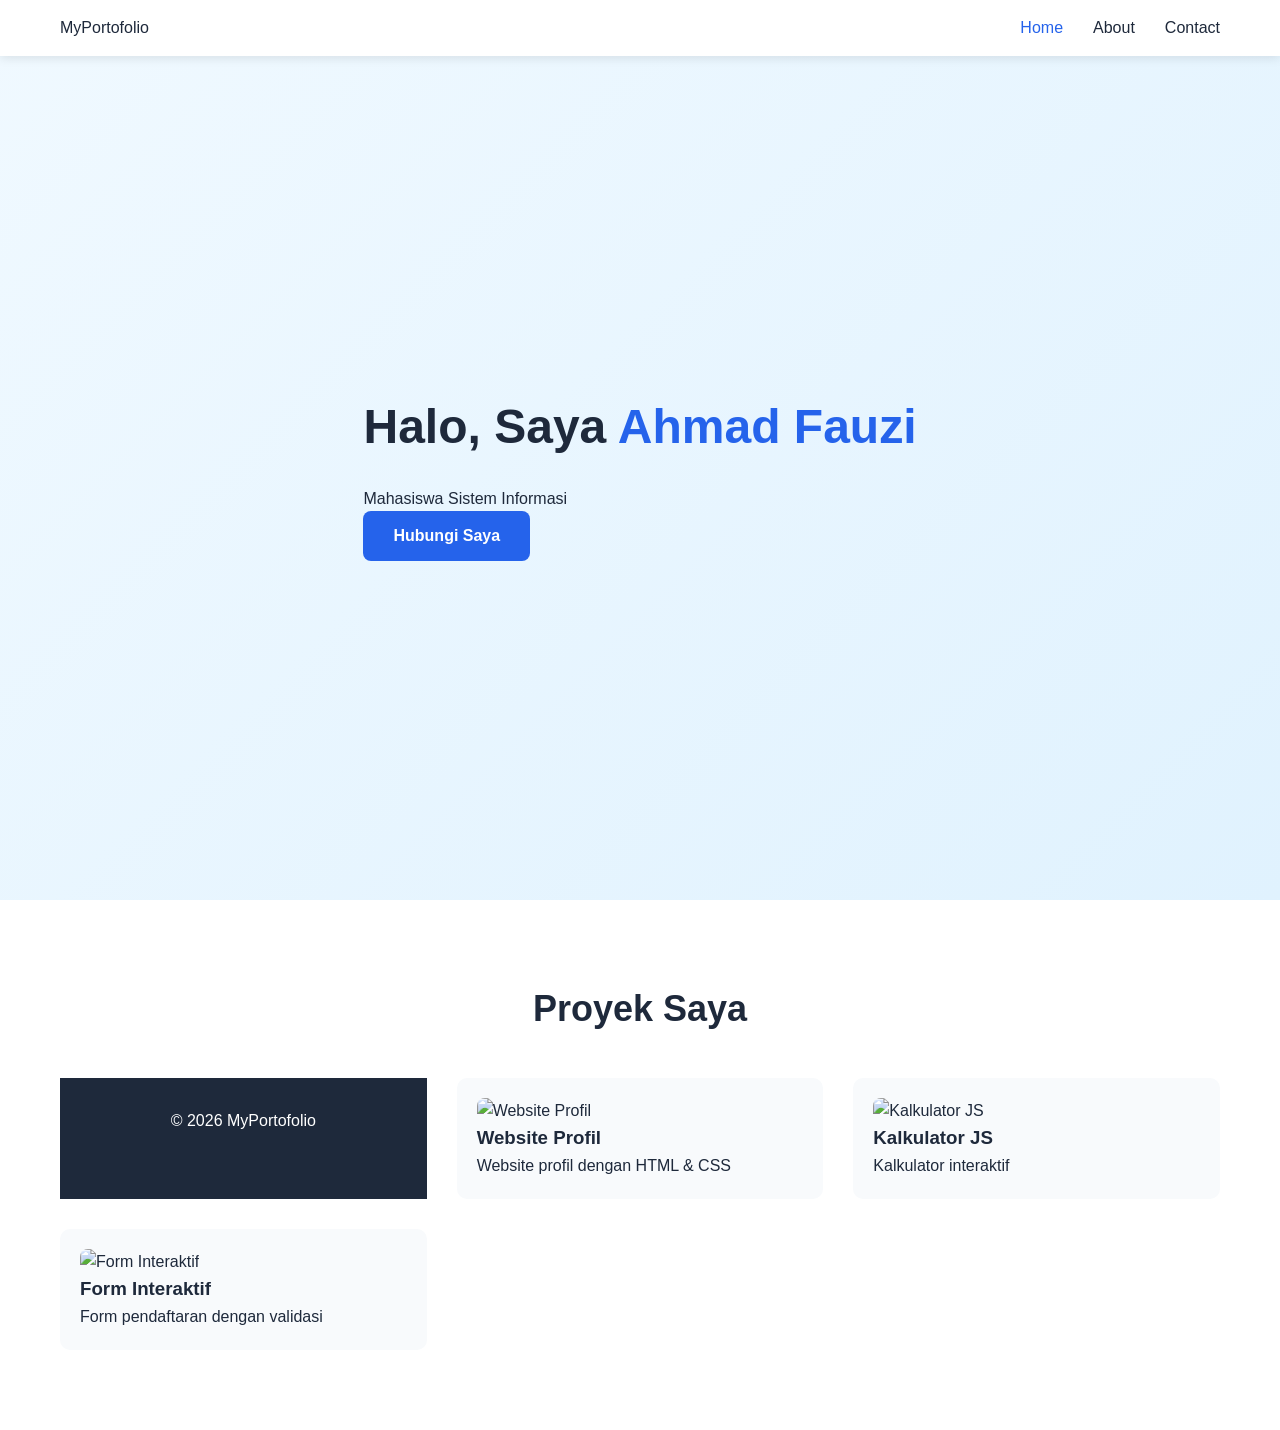
==== commit 797d879f: "File web yang belum dikembangkan" ====
--- a/Pertemuan-M07/index.html
+++ b/Pertemuan-M07/index.html
@@ -1,65 +1,57 @@
 <!DOCTYPE html>
+
 <html lang="id">
+
 <head>
+
     <meta charset="UTF-8">
     <meta name="viewport" content="width=device-width, initial-scale=1.0">
-    <title>Novita | Portofolio Kreatif</title>
+    <title>Portofolio Saya</title>
     <link rel="stylesheet" href="css/style.css">
+
 </head>
+
 <body>
+
+    <!-- Navigasi -->
+
     <nav>
         <div class="container">
-            <div class="logo">Novita ✿</div>
+            <div class="logo">MyPortofolio</div>
             <ul class="nav-links">
-                <li><a href="index.html" class="active">Beranda</a></li>
-                <li><a href="about.html">Tentang Saya</a></li>
-                <li><a href="contact.html">Kontak</a></li>
-                <li><button id="theme-toggle">🌙 Mode Cokelat</button></li>
+                <li><a href="index.html" class="active">Home</a></li>
+                <li><a href="about.html">About</a></li>
+                <li><a href="contact.html">Contact</a></li>
             </ul>
         </div>
     </nav>
 
-    <section class="section-padding">
+    <!-- Hero Section -->
+    <section class="hero">
         <div class="container">
-            <!-- Hero Card -->
-            <div class="sticker-card">
-                <img src="image/self.webp" alt="Foto Novita" class="hero-img">
-                <h1 class="font-cursive">Halo, Aku Novita! ♡</h1>
-                <h2 style="margin: 15px 0;">
-                    <span id="typing-text" style="color: var(--primary-pink);"></span>
-                </h2>
-                <p style="font-weight: 700; max-width: 650px; margin: 0 auto; line-height: 1.8;">
-                    Mahasiswa Sistem Informasi Universitas Tanjungpura yang senang mengeksplorasi teknologi, analisis sistem, desain UI/UX, dan berbagai proyek kreatif.
-                </p>
-                <div style="margin-top: 30px;">
-                    <a href="#karya" class="btn-submit" style="text-decoration: none; display: inline-block;">Jelajahi Karyaku ✨</a>
-                </div>
-            </div>
-            
-            <!-- Section 1: Karya & Proyek Akademik -->
-            <div class="sticker-card" id="karya" style="margin-top: 40px;">
-                <h2 class="font-cursive" style="font-size: 2.8rem;">Karya & Proyek Kreatif</h2>
-                <p style="font-weight: bold; margin-bottom: 20px;">Eksplorasi proyek akademik dalam bidang analisis sistem, bisnis digital, dan desain.</p>
-                <div class="grid-container" id="project-grid">
-                    <!-- Diisi otomatis oleh main.js -->
-                </div>
-            </div>
-
-            <!-- Section 2: Pengalaman Organisasi -->
-            <div class="sticker-card" style="margin-top: 40px;">
-                <h2 class="font-cursive" style="font-size: 2.8rem;">Pengalaman Organisasi</h2>
-                <p style="font-weight: bold; margin-bottom: 20px;">Peran dan kontribusi aktif dalam tata kelola administrasi serta kegiatan organisasi.</p>
-                <div class="grid-container" id="org-grid">
-                    <!-- Diisi otomatis oleh main.js -->
-                </div>
+            <div class="hero-content">
+                <h1>Halo, Saya <span id="typing-text"></span></h1>
+                <p>Mahasiswa Sistem Informasi</p>
+                <a href="contact.html" class="btn">Hubungi Saya</a>
             </div>
         </div>
     </section>
 
-    <footer>
-        <p>&copy; 2026 Novitasari - Sistem Informasi UNTAN 🎀</p>
-    </footer>
+    <!-- Proyek Saya -->
+    <section class="projects">
+        <div class="container">
+            <h2>Proyek Saya</h2>
+            <div class="project-grid" id="project-grid">
+                <!-- Data proyek akan diisi otomatis oleh JavaScript --
+            </div>
+        </div>
+    </section>
 
-    <script src="js/main.js"></script>
+    <!-- Footer -->
+                <footer>
+                    <p>&copy; 2026 MyPortofolio</p>
+                </footer>
+                <script src="js/main.js"></script>
 </body>
+
 </html>
--- a/Pertemuan-M07/css/style.css
+++ b/Pertemuan-M07/css/style.css
@@ -1,64 +1,37 @@
-/* ==========================================================
-   TEMA SCRAPBOOK & COQUETTE (PALET PINK & COKELAT)
-   ========================================================== */
-@import url('https://fonts.googleapis.com/css2?family=Fredoka:wght@400;600;700&family=Quicksand:wght@500;700&display=swap');
-
-:root {
-    --primary-pink: #f48fb1;
-    --soft-pink: #fce4ec;
-    --accent-pink: #ff80ab;
-    --bg-color: #fff0f5;
-    --card-bg: #ffffff;
-    --text-color: #4a2c2a;
-    --border-color: #f8bbd0;
-    --shadow-color: rgba(74, 44, 42, 0.1);
-}
-
-/* Mode Cokelat (Dark Mode) */
-body.dark-mode {
-    --bg-color: #2b1d1c;
-    --card-bg: #3d2a28;
-    --text-color: #fce4ec;
-    --border-color: #5c3d3a;
-    --shadow-color: rgba(0, 0, 0, 0.3);
-}
+/* Reset & Variables */
 
 * {
     margin: 0;
     padding: 0;
     box-sizing: border-box;
-    transition: background-color 0.3s ease, color 0.3s ease, border-color 0.3s ease;
+}
+
+:root {
+    --primary: #2563eb;
+    --dark: #1e293b;
+    --light: #f8fafc;
+    --gray: #94a3b8;
 }
 
 body {
-    font-family: 'Quicksand', sans-serif;
-    background-color: var(--bg-color);
-    color: var(--text-color);
+    font-family: 'Segoe UI', sans-serif;
+    background: var(--light);
+    color: var(--dark);
     line-height: 1.6;
 }
 
-.font-cursive {
-    font-family: 'Fredoka', cursive;
-    color: var(--text-color);
+.container {
+    max-width: 1200px;
+    margin: 0 auto;
+    padding: 0 20px;
 }
 
-/* Tata Letak Dasar */
-.container {
-    width: 90%;
-    max-width: 1000px;
-    margin: 0 auto;
-}
-
-.section-padding {
-    padding: 40px 0;
-}
-
-/* Navigasi / Menu */
+/* Navigation */
 nav {
-    background-color: var(--card-bg);
-    border-bottom: 3px dashed var(--border-color);
-    padding: 15px 0;
-    position: sticky;
+    background: white;
+    box-shadow: 0 2px 10px rgba(0, 0, 0, 0.1);
+    position: fixed;
+    width: 100%;
     top: 0;
     z-index: 100;
 }
@@ -67,148 +40,104 @@
     display: flex;
     justify-content: space-between;
     align-items: center;
-}
-
-.logo {
-    font-family: 'Fredoka', cursive;
-    font-size: 1.6rem;
-    font-weight: 700;
-    color: var(--primary-pink);
+    padding: 15px 20px;
 }
 
 .nav-links {
     display: flex;
     list-style: none;
-    align-items: center;
-    gap: 20px;
+    gap: 30px;
 }
 
 .nav-links a {
     text-decoration: none;
-    color: var(--text-color);
-    font-weight: 700;
-    padding: 6px 12px;
-    border-radius: 15px;
+    color: var(--dark);
+    font-weight: 500;
+    transition: color 0.3s;
 }
 
-.nav-links a.active, .nav-links a:hover {
-    background-color: var(--soft-pink);
-    color: #4a2c2a;
+.nav-links a:hover,
+.nav-links a.active {
+    color: var(--primary);
 }
 
-#theme-toggle {
-    background-color: var(--soft-pink);
-    border: 2px solid var(--border-color);
-    color: #4a2c2a;
-    padding: 6px 14px;
-    border-radius: 20px;
-    cursor: pointer;
-    font-weight: bold;
-    font-family: 'Quicksand', sans-serif;
+/* Hero Section */
+.hero {
+    padding: 150px 0 100px;
+    background: linear-gradient(135deg, #f0f9ff 0%, #e0f2fe 100%);
+    min-height: 100vh;
+    display: flex;
+    align-items: center;
 }
 
-/* Kartu Tema Scrapbook */
-.sticker-card {
-    background-color: var(--card-bg);
-    border: 3px dashed var(--border-color);
-    border-radius: 25px;
-    padding: 35px;
-    text-align: center;
-    box-shadow: 0 8px 20px var(--shadow-color);
+.hero-content h1 {
+    font-size: 48px;
+    margin-bottom: 20px;
 }
 
-.hero-img {
-    width: 140px;
-    height: 140px;
-    object-fit: cover;
-    border-radius: 50%;
-    border: 4px solid var(--primary-pink);
-    margin-bottom: 15px;
-    box-shadow: 0 4px 10px var(--shadow-color);
+.hero-content span {
+    color: var(--primary);
 }
 
-/* Tombol Kirim & Aksi */
-.btn-submit {
-    background-color: var(--primary-pink);
-    color: #4a2c2a;
-    border: 2px solid var(--text-color);
-    padding: 10px 24px;
-    border-radius: 25px;
-    font-weight: 700;
-    font-family: 'Fredoka', sans-serif;
-    font-size: 1rem;
-    cursor: pointer;
-    box-shadow: 2px 4px 0px var(--text-color);
-    transition: transform 0.1s ease, box-shadow 0.1s ease;
+.btn {
+    display: inline-block;
+    background: var(--primary);
+    color: white;
+    padding: 12px 30px;
+    border-radius: 8px;
+    text-decoration: none;
+    font-weight: 600;
+    transition: transform 0.3s, box-shadow 0.3s;
 }
 
-.btn-submit:hover {
-    transform: translateY(-2px);
-    box-shadow: 3px 6px 0px var(--text-color);
+.btn:hover {
+    transform: translateY(-3px);
+    box-shadow: 0 10px 20px rgba(37, 99, 235, 0.3);
 }
 
-.btn-submit:active {
-    transform: translateY(0);
-    box-shadow: 1px 2px 0px var(--text-color);
+/* Projects */
+
+.projects {
+    padding: 80px 0;
+    background: white;
 }
 
-/* Tata Letak Kartu Karya & Organisasi */
-.grid-container {
-    display: grid;
-    grid-template-columns: repeat(auto-fit, minmax(260px, 1fr));
-    gap: 20px;
-    margin-top: 25px;
+.projects h2 {
+    text-align: center;
+    font-size: 36px;
+    margin-bottom: 40px;
 }
 
-.work-item {
-    background-color: var(--card-bg);
-    border: 2px solid var(--border-color);
-    border-radius: 20px;
-    padding: 18px;
-    text-align: left;
-    box-shadow: 0 4px 12px var(--shadow-color);
-    display: flex;
-    flex-direction: column;
+.project-grid {
+    display: grid;
+    grid-template-columns: repeat(auto-fit, minmax(300px, 1fr));
+    gap: 30px;
 }
 
-.work-item img {
-    width: 100%;
-    height: 160px;
-    object-fit: cover;
-    border-radius: 12px;
-    margin-bottom: 12px;
-    border: 1px solid var(--border-color);
+.project-card {
+    background: var(--light);
+    border-radius: 10px;
+    padding: 20px;
+    transition: transform 0.3s;
+    cursor: pointer;
 }
 
-.category-tag {
-    display: inline-block;
-    background-color: var(--soft-pink);
-    color: #4a2c2a;
-    font-size: 0.8rem;
-    font-weight: 700;
-    padding: 4px 12px;
-    border-radius: 12px;
-    align-self: flex-start;
-    margin-bottom: 8px;
+.project-card:hover {
+    transform: translateY(-10px);
+}
+
+.project-card img {
+    width: 100%;
+    height: 200px;
+    object-fit: cover;
+    border-radius: 8px;
 }
 
 /* Footer */
+
 footer {
+    background: var(--dark);
+    color: white;
     text-align: center;
-    padding: 25px 0;
-    margin-top: 40px;
-    font-weight: 700;
-    border-top: 3px dashed var(--border-color);
-}
-
-/* Tampilan Ponsel (Responsif) */
-@media (max-width: 600px) {
-    nav .container {
-        flex-direction: column;
-        gap: 10px;
-    }
-    .nav-links {
-        font-size: 0.9rem;
-        gap: 10px;
-    }
+    padding: 30px;
 }
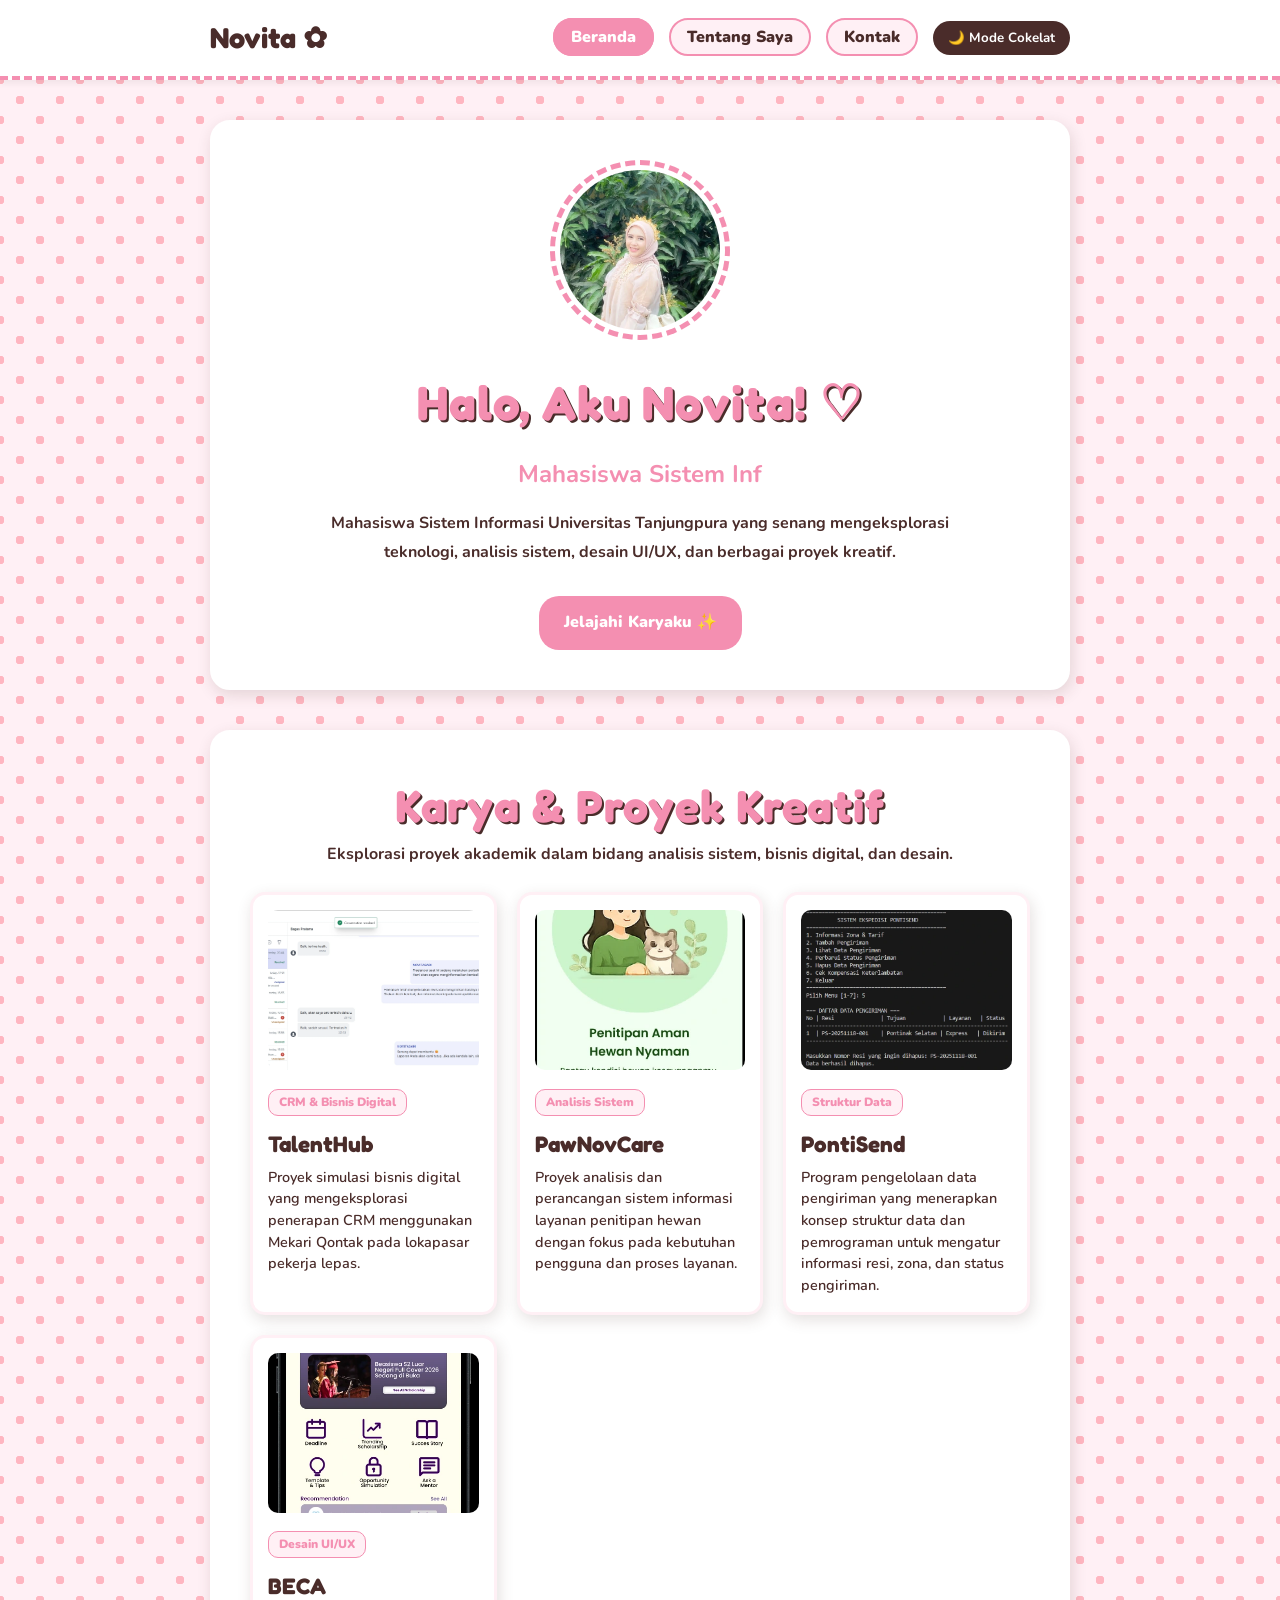
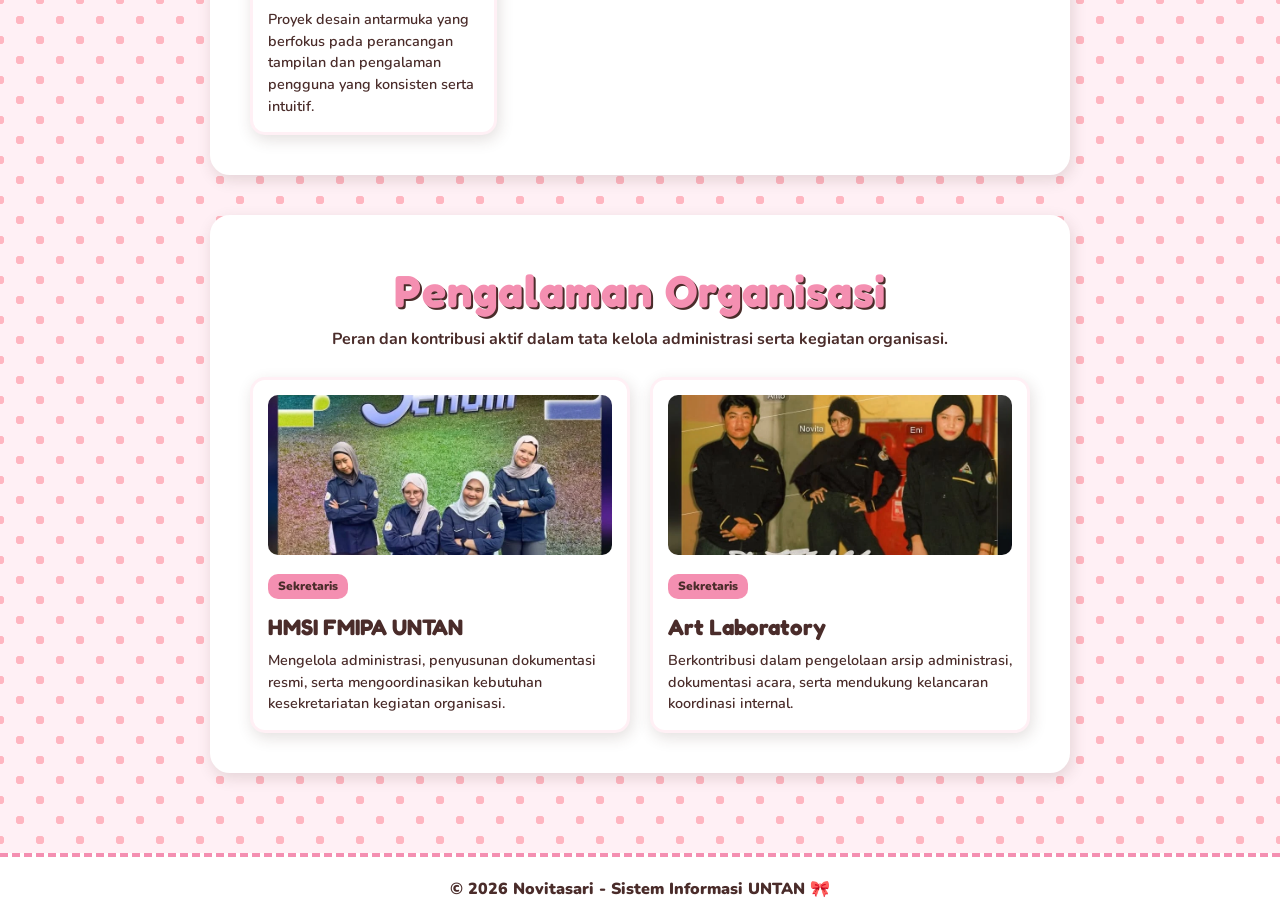
==== commit 3764f31a: "Ini file web yang sudah dikembangkan" ====
--- a/Pertemuan-M07/index.html
+++ b/Pertemuan-M07/index.html
@@ -1,57 +1,65 @@
 <!DOCTYPE html>
-
 <html lang="id">
-
 <head>
-
     <meta charset="UTF-8">
     <meta name="viewport" content="width=device-width, initial-scale=1.0">
-    <title>Portofolio Saya</title>
+    <title>Novita | Portofolio Kreatif</title>
     <link rel="stylesheet" href="css/style.css">
-
 </head>
-
 <body>
-
-    <!-- Navigasi -->
-
     <nav>
         <div class="container">
-            <div class="logo">MyPortofolio</div>
+            <div class="logo">Novita ✿</div>
             <ul class="nav-links">
-                <li><a href="index.html" class="active">Home</a></li>
-                <li><a href="about.html">About</a></li>
-                <li><a href="contact.html">Contact</a></li>
+                <li><a href="index.html" class="active">Beranda</a></li>
+                <li><a href="about.html">Tentang Saya</a></li>
+                <li><a href="contact.html">Kontak</a></li>
+                <li><button id="theme-toggle">🌙 Mode Cokelat</button></li>
             </ul>
         </div>
     </nav>
 
-    <!-- Hero Section -->
-    <section class="hero">
+    <section class="section-padding">
         <div class="container">
-            <div class="hero-content">
-                <h1>Halo, Saya <span id="typing-text"></span></h1>
-                <p>Mahasiswa Sistem Informasi</p>
-                <a href="contact.html" class="btn">Hubungi Saya</a>
+            <!-- Hero Card -->
+            <div class="sticker-card">
+                <img src="image/self.webp" alt="Foto Novita" class="hero-img">
+                <h1 class="font-cursive">Halo, Aku Novita! ♡</h1>
+                <h2 style="margin: 15px 0;">
+                    <span id="typing-text" style="color: var(--primary-pink);"></span>
+                </h2>
+                <p style="font-weight: 700; max-width: 650px; margin: 0 auto; line-height: 1.8;">
+                    Mahasiswa Sistem Informasi Universitas Tanjungpura yang senang mengeksplorasi teknologi, analisis sistem, desain UI/UX, dan berbagai proyek kreatif.
+                </p>
+                <div style="margin-top: 30px;">
+                    <a href="#karya" class="btn-submit" style="text-decoration: none; display: inline-block;">Jelajahi Karyaku ✨</a>
+                </div>
+            </div>
+            
+            <!-- Section 1: Karya & Proyek Akademik -->
+            <div class="sticker-card" id="karya" style="margin-top: 40px;">
+                <h2 class="font-cursive" style="font-size: 2.8rem;">Karya & Proyek Kreatif</h2>
+                <p style="font-weight: bold; margin-bottom: 20px;">Eksplorasi proyek akademik dalam bidang analisis sistem, bisnis digital, dan desain.</p>
+                <div class="grid-container" id="project-grid">
+                    <!-- Diisi otomatis oleh main.js -->
+                </div>
+            </div>
+
+            <!-- Section 2: Pengalaman Organisasi -->
+            <div class="sticker-card" style="margin-top: 40px;">
+                <h2 class="font-cursive" style="font-size: 2.8rem;">Pengalaman Organisasi</h2>
+                <p style="font-weight: bold; margin-bottom: 20px;">Peran dan kontribusi aktif dalam tata kelola administrasi serta kegiatan organisasi.</p>
+                <div class="grid-container" id="org-grid">
+                    <!-- Diisi otomatis oleh main.js -->
+                </div>
             </div>
         </div>
     </section>
 
-    <!-- Proyek Saya -->
-    <section class="projects">
-        <div class="container">
-            <h2>Proyek Saya</h2>
-            <div class="project-grid" id="project-grid">
-                <!-- Data proyek akan diisi otomatis oleh JavaScript --
-            </div>
-        </div>
-    </section>
+    <footer>
+        <p>&copy; 2026 Novitasari - Sistem Informasi UNTAN 🎀</p>
+    </footer>
 
-    <!-- Footer -->
-                <footer>
-                    <p>&copy; 2026 MyPortofolio</p>
-                </footer>
-                <script src="js/main.js"></script>
+    <script src="js/main.js"></script>
 </body>
-
 </html>
--- a/Pertemuan-M07/css/style.css
+++ b/Pertemuan-M07/css/style.css
@@ -1,4 +1,4 @@
-/* Reset & Variables */
+@import url('https://fonts.googleapis.com/css2?family=Fredoka:wght@600;700&family=Nunito:wght@400;700;900&display=swap');
 
 * {
     margin: 0;
@@ -7,33 +7,62 @@
 }
 
 :root {
-    --primary: #2563eb;
-    --dark: #1e293b;
-    --light: #f8fafc;
-    --gray: #94a3b8;
+    --bg-base: #fff0f5;
+    --bg-dot: #ffb6c1;
+    --text-color: #4a2c2a;
+    --primary-pink: #f48fb1;
+    --card-bg: #ffffff;
+    --border-color: #d7ccc8;
+    --sticker-shadow: 2px 5px 15px rgba(74, 44, 42, 0.15);
+}
+
+body.dark-mode {
+    --bg-base: #3e2723;
+    --bg-dot: #5d4037;
+    --text-color: #ffebee;
+    --primary-pink: #f06292;
+    --card-bg: #4e342e;
+    --border-color: #3e2723;
+    --sticker-shadow: 2px 5px 15px rgba(0, 0, 0, 0.4);
 }
 
 body {
-    font-family: 'Segoe UI', sans-serif;
-    background: var(--light);
-    color: var(--dark);
+    font-family: 'Nunito', sans-serif;
+    color: var(--text-color);
     line-height: 1.6;
+    transition: 0.3s;
+    background-color: var(--bg-base);
+    background-image: 
+        radial-gradient(var(--bg-dot) 15%, transparent 16%),
+        radial-gradient(var(--bg-dot) 15%, transparent 16%);
+    background-size: 40px 40px;
+    background-position: 0 0, 20px 20px;
 }
 
 .container {
-    max-width: 1200px;
+    max-width: 900px;
     margin: 0 auto;
     padding: 0 20px;
 }
 
-/* Navigation */
+.font-cursive {
+    font-family: 'Fredoka', sans-serif;
+    font-weight: 700;
+    font-size: 3rem;
+    color: var(--primary-pink);
+    text-shadow: 2px 2px 0 var(--text-color);
+    letter-spacing: 1px;
+}
+
+/* Navigasi */
 nav {
-    background: white;
-    box-shadow: 0 2px 10px rgba(0, 0, 0, 0.1);
+    background: var(--card-bg);
+    border-bottom: 4px dashed var(--primary-pink);
     position: fixed;
     width: 100%;
     top: 0;
     z-index: 100;
+    box-shadow: 0 4px 6px rgba(0,0,0,0.05);
 }
 
 nav .container {
@@ -43,101 +72,231 @@
     padding: 15px 20px;
 }
 
+.logo {
+    font-family: 'Fredoka', sans-serif;
+    font-size: 1.8rem;
+    font-weight: 700;
+    color: var(--text-color);
+}
+
 .nav-links {
     display: flex;
     list-style: none;
-    gap: 30px;
+    gap: 15px;
+    align-items: center;
 }
 
 .nav-links a {
     text-decoration: none;
-    color: var(--dark);
-    font-weight: 500;
-    transition: color 0.3s;
-}
-
-.nav-links a:hover,
-.nav-links a.active {
-    color: var(--primary);
-}
-
-/* Hero Section */
-.hero {
-    padding: 150px 0 100px;
-    background: linear-gradient(135deg, #f0f9ff 0%, #e0f2fe 100%);
-    min-height: 100vh;
-    display: flex;
+    color: var(--text-color);
+    font-weight: 900;
+    background: var(--bg-base);
+    padding: 6px 16px;
+    border-radius: 20px;
+    border: 2px solid var(--primary-pink);
+    transition: 0.3s;
+}
+
+.nav-links a:hover, .nav-links a.active {
+    background: var(--primary-pink);
+    color: #fff;
+}
+
+#theme-toggle {
+    background: var(--text-color);
+    color: #fff;
+    border: none;
+    padding: 8px 15px;
+    border-radius: 20px;
+    cursor: pointer;
+    font-weight: bold;
+    font-family: 'Nunito', sans-serif;
+}
+
+/* Sticker Layout */
+.section-padding {
+    padding: 120px 0 80px;
+}
+
+.sticker-card {
+    background: var(--card-bg);
+    border: 5px solid white;
+    border-radius: 20px;
+    padding: 35px;
+    box-shadow: var(--sticker-shadow);
+    text-align: center;
+}
+
+.hero-img {
+    width: 180px;
+    height: 180px;
+    object-fit: cover;
+    border-radius: 50%;
+    border: 5px dashed var(--primary-pink);
+    padding: 5px;
+    background: white;
+    margin-bottom: 15px;
+}
+
+/* ID Card & Bio Table */
+.id-card {
+    display: flex;
+    flex-wrap: wrap;
+    gap: 25px;
+    background: var(--card-bg);
+    border: 3px solid var(--primary-pink);
+    border-radius: 20px;
+    padding: 30px;
+    box-shadow: var(--sticker-shadow);
     align-items: center;
 }
 
-.hero-content h1 {
-    font-size: 48px;
-    margin-bottom: 20px;
-}
-
-.hero-content span {
-    color: var(--primary);
-}
-
-.btn {
+.id-info table {
+    width: 100%;
+    border-collapse: collapse;
+    font-weight: 700;
+}
+
+.id-info td {
+    padding: 8px 10px;
+    border-bottom: 2px dashed var(--border-color);
+}
+
+.id-info td:first-child {
+    color: var(--primary-pink);
+    font-weight: 900;
+}
+
+/* Badges & Tags */
+.skills-grid {
+    display: flex;
+    flex-wrap: wrap;
+    gap: 10px;
+    justify-content: center;
+}
+
+.skill-badge {
+    background: var(--bg-base);
+    border: 2px solid var(--primary-pink);
+    padding: 8px 18px;
+    border-radius: 20px;
+    font-weight: 800;
+}
+
+.tool-tag {
+    background: var(--primary-pink);
+    color: white;
+    padding: 6px 14px;
+    border-radius: 15px;
+    font-weight: 700;
+    font-size: 0.9rem;
+}
+
+.category-tag {
     display: inline-block;
-    background: var(--primary);
+    background: var(--bg-base);
+    color: var(--primary-pink);
+    border: 1px solid var(--primary-pink);
+    font-size: 0.75rem;
+    font-weight: 900;
+    padding: 3px 10px;
+    border-radius: 10px;
+    margin-top: 10px;
+}
+
+/* Grid Project */
+.grid-container {
+    display: grid;
+    grid-template-columns: repeat(auto-fit, minmax(240px, 1fr));
+    gap: 20px;
+    margin-top: 25px;
+}
+
+.work-item {
+    background: var(--card-bg);
+    padding: 15px;
+    border-radius: 15px;
+    box-shadow: var(--sticker-shadow);
+    border: 3px solid var(--bg-base);
+    transition: transform 0.3s;
+    text-align: left;
+}
+
+.work-item:hover {
+    transform: translateY(-8px) rotate(2deg);
+}
+
+.work-item img {
+    width: 100%;
+    height: 160px;
+    object-fit: cover;
+    border-radius: 10px;
+}
+
+/* Form Kontak & Medsos */
+form {
+    display: flex;
+    flex-direction: column;
+    gap: 15px;
+    max-width: 500px;
+    margin: 0 auto;
+}
+
+input, textarea {
+    width: 100%;
+    padding: 14px;
+    border: 2px solid var(--primary-pink);
+    border-radius: 15px;
+    background: var(--bg-base);
+    color: var(--text-color);
+    font-family: inherit;
+    font-weight: 700;
+}
+
+.btn-submit {
+    background: var(--primary-pink);
     color: white;
-    padding: 12px 30px;
-    border-radius: 8px;
+    border: none;
+    padding: 14px 25px;
+    border-radius: 20px;
+    font-weight: 900;
+    cursor: pointer;
+    transition: 0.3s;
+    font-size: 1rem;
+}
+
+.btn-submit:hover {
+    background: var(--text-color);
+    color: white;
+}
+
+.social-links {
+    display: flex;
+    justify-content: center;
+    gap: 15px;
+    flex-wrap: wrap;
+}
+
+.social-btn {
     text-decoration: none;
-    font-weight: 600;
-    transition: transform 0.3s, box-shadow 0.3s;
-}
-
-.btn:hover {
-    transform: translateY(-3px);
-    box-shadow: 0 10px 20px rgba(37, 99, 235, 0.3);
-}
-
-/* Projects */
-
-.projects {
-    padding: 80px 0;
-    background: white;
-}
-
-.projects h2 {
+    color: var(--text-color);
+    background: var(--bg-base);
+    border: 2px solid var(--primary-pink);
+    padding: 8px 16px;
+    border-radius: 15px;
+    font-weight: 800;
+    transition: 0.3s;
+}
+
+.social-btn:hover {
+    background: var(--primary-pink);
+    color: white;
+}
+
+footer {
     text-align: center;
-    font-size: 36px;
-    margin-bottom: 40px;
-}
-
-.project-grid {
-    display: grid;
-    grid-template-columns: repeat(auto-fit, minmax(300px, 1fr));
-    gap: 30px;
-}
-
-.project-card {
-    background: var(--light);
-    border-radius: 10px;
     padding: 20px;
-    transition: transform 0.3s;
-    cursor: pointer;
-}
-
-.project-card:hover {
-    transform: translateY(-10px);
-}
-
-.project-card img {
-    width: 100%;
-    height: 200px;
-    object-fit: cover;
-    border-radius: 8px;
-}
-
-/* Footer */
-
-footer {
-    background: var(--dark);
-    color: white;
-    text-align: center;
-    padding: 30px;
+    background: var(--card-bg);
+    border-top: 4px dashed var(--primary-pink);
+    font-weight: 900;
 }
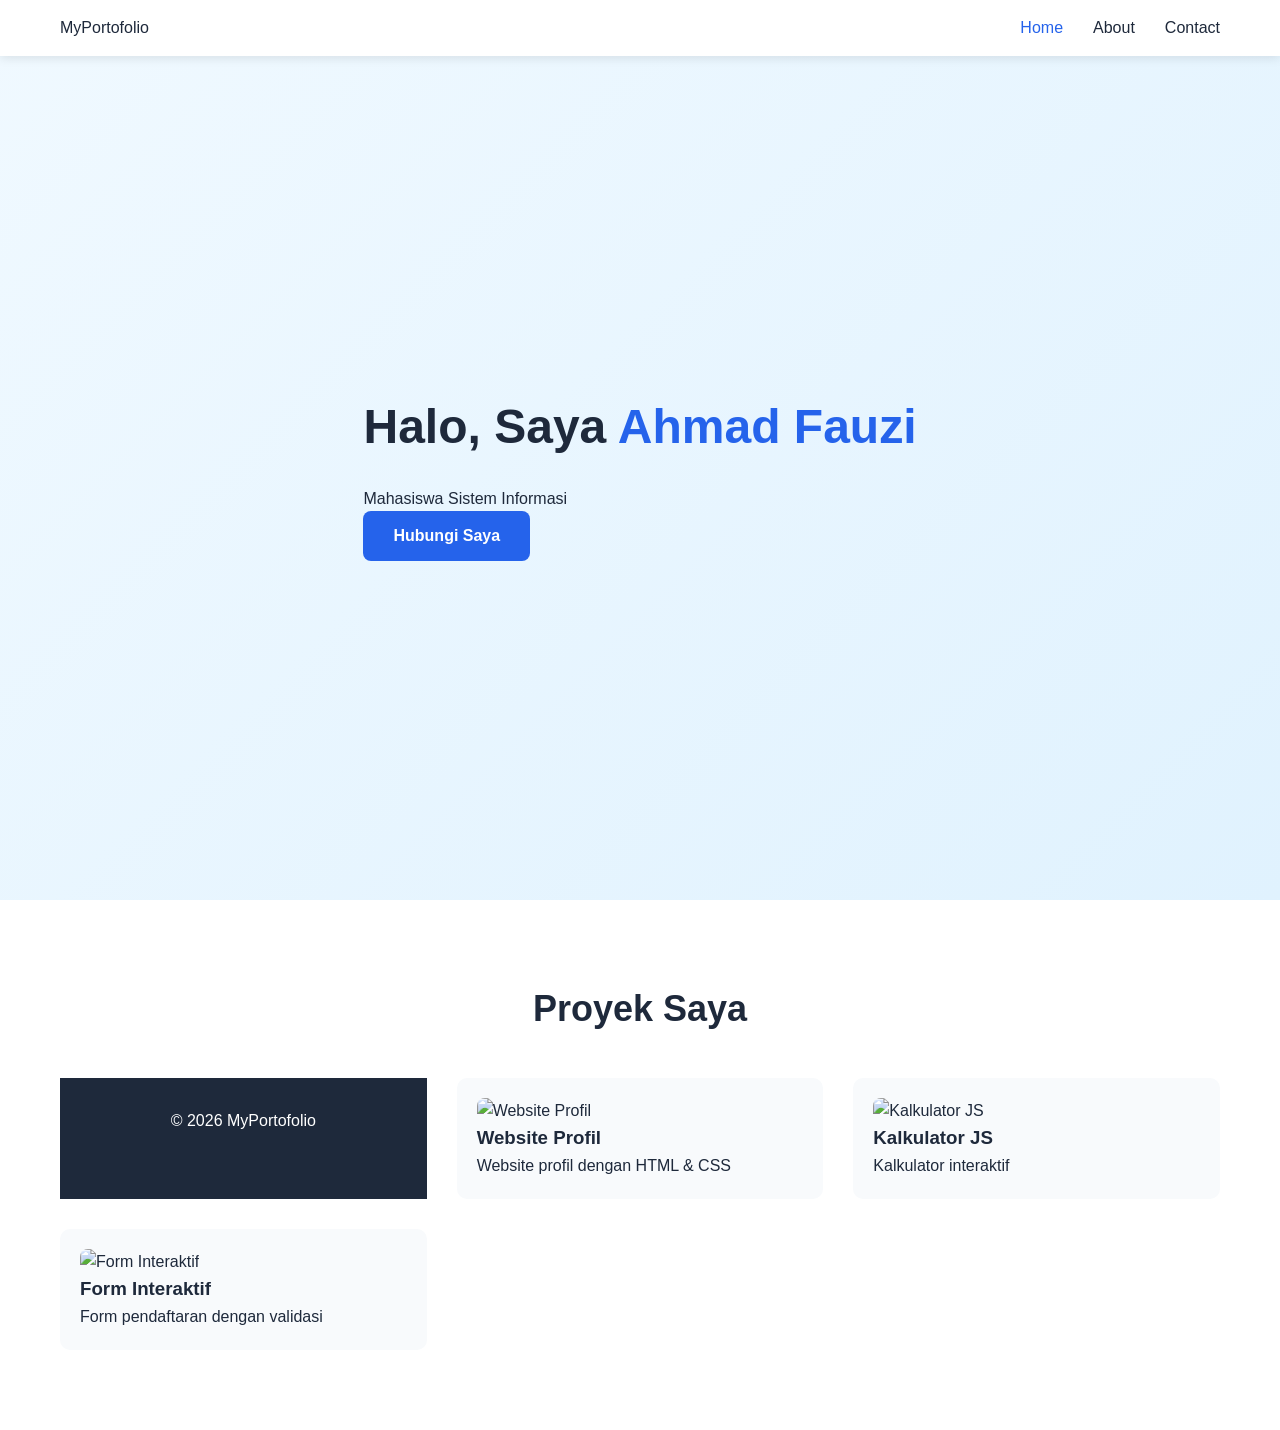
==== commit cc1bf11b: "Ini file web yang belum dikembangkan" ====
--- a/Pertemuan-M07/index.html
+++ b/Pertemuan-M07/index.html
@@ -1,65 +1,57 @@
 <!DOCTYPE html>
+
 <html lang="id">
+
 <head>
+
     <meta charset="UTF-8">
     <meta name="viewport" content="width=device-width, initial-scale=1.0">
-    <title>Novita | Portofolio Kreatif</title>
+    <title>Portofolio Saya</title>
     <link rel="stylesheet" href="css/style.css">
+
 </head>
+
 <body>
+
+    <!--Navigasi-->
+
     <nav>
         <div class="container">
-            <div class="logo">Novita ✿</div>
+            <div class="logo">MyPortofolio</div>
             <ul class="nav-links">
-                <li><a href="index.html" class="active">Beranda</a></li>
-                <li><a href="about.html">Tentang Saya</a></li>
-                <li><a href="contact.html">Kontak</a></li>
-                <li><button id="theme-toggle">🌙 Mode Cokelat</button></li>
+                <li><a href="index.html" class="active">Home</a></li>
+                <li><a href="about.html">About</a></li>
+                <li><a href="contact.html">Contact</a></li>
             </ul>
         </div>
     </nav>
 
-    <section class="section-padding">
+    <!-- Hero Section -->
+    <section class="hero">
         <div class="container">
-            <!-- Hero Card -->
-            <div class="sticker-card">
-                <img src="image/self.webp" alt="Foto Novita" class="hero-img">
-                <h1 class="font-cursive">Halo, Aku Novita! ♡</h1>
-                <h2 style="margin: 15px 0;">
-                    <span id="typing-text" style="color: var(--primary-pink);"></span>
-                </h2>
-                <p style="font-weight: 700; max-width: 650px; margin: 0 auto; line-height: 1.8;">
-                    Mahasiswa Sistem Informasi Universitas Tanjungpura yang senang mengeksplorasi teknologi, analisis sistem, desain UI/UX, dan berbagai proyek kreatif.
-                </p>
-                <div style="margin-top: 30px;">
-                    <a href="#karya" class="btn-submit" style="text-decoration: none; display: inline-block;">Jelajahi Karyaku ✨</a>
-                </div>
-            </div>
-            
-            <!-- Section 1: Karya & Proyek Akademik -->
-            <div class="sticker-card" id="karya" style="margin-top: 40px;">
-                <h2 class="font-cursive" style="font-size: 2.8rem;">Karya & Proyek Kreatif</h2>
-                <p style="font-weight: bold; margin-bottom: 20px;">Eksplorasi proyek akademik dalam bidang analisis sistem, bisnis digital, dan desain.</p>
-                <div class="grid-container" id="project-grid">
-                    <!-- Diisi otomatis oleh main.js -->
-                </div>
-            </div>
-
-            <!-- Section 2: Pengalaman Organisasi -->
-            <div class="sticker-card" style="margin-top: 40px;">
-                <h2 class="font-cursive" style="font-size: 2.8rem;">Pengalaman Organisasi</h2>
-                <p style="font-weight: bold; margin-bottom: 20px;">Peran dan kontribusi aktif dalam tata kelola administrasi serta kegiatan organisasi.</p>
-                <div class="grid-container" id="org-grid">
-                    <!-- Diisi otomatis oleh main.js -->
-                </div>
+            <div class="hero-content">
+                <h1>Halo, Saya <span id="typing-text"></span></h1>
+                <p>Mahasiswa Sistem Informasi</p>
+                <a href="contact.html" class="btn">Hubungi Saya</a>
             </div>
         </div>
     </section>
 
-    <footer>
-        <p>&copy; 2026 Novitasari - Sistem Informasi UNTAN 🎀</p>
-    </footer>
+    <!-- Proyek Saya -->
+    <section class="projects">
+        <div class="container">
+            <h2>Proyek Saya</h2>
+            <div class="project-grid" id="project-grid">
+                <!-- Data proyek akan diisi otomatis oleh JavaScript --
+            </div>
+        </div>
+    </section>
 
-    <script src="js/main.js"></script>
+    <!-- Footer -->
+                <footer>
+                    <p>&copy; 2026 MyPortofolio</p>
+                </footer>
+                <script src="js/main.js"></script>
 </body>
+
 </html>
--- a/Pertemuan-M07/css/style.css
+++ b/Pertemuan-M07/css/style.css
@@ -1,4 +1,4 @@
-@import url('https://fonts.googleapis.com/css2?family=Fredoka:wght@600;700&family=Nunito:wght@400;700;900&display=swap');
+/*Reset & Variables*/
 
 * {
     margin: 0;
@@ -7,62 +7,33 @@
 }
 
 :root {
-    --bg-base: #fff0f5;
-    --bg-dot: #ffb6c1;
-    --text-color: #4a2c2a;
-    --primary-pink: #f48fb1;
-    --card-bg: #ffffff;
-    --border-color: #d7ccc8;
-    --sticker-shadow: 2px 5px 15px rgba(74, 44, 42, 0.15);
-}
-
-body.dark-mode {
-    --bg-base: #3e2723;
-    --bg-dot: #5d4037;
-    --text-color: #ffebee;
-    --primary-pink: #f06292;
-    --card-bg: #4e342e;
-    --border-color: #3e2723;
-    --sticker-shadow: 2px 5px 15px rgba(0, 0, 0, 0.4);
+    --primary: #2563eb;
+    --dark: #1e293b;
+    --light: #f8fafc;
+    --gray: #94a3b8;
 }
 
 body {
-    font-family: 'Nunito', sans-serif;
-    color: var(--text-color);
+    font-family: 'Segoe UI', sans-serif;
+    background: var(--light);
+    color: var(--dark);
     line-height: 1.6;
-    transition: 0.3s;
-    background-color: var(--bg-base);
-    background-image: 
-        radial-gradient(var(--bg-dot) 15%, transparent 16%),
-        radial-gradient(var(--bg-dot) 15%, transparent 16%);
-    background-size: 40px 40px;
-    background-position: 0 0, 20px 20px;
 }
 
 .container {
-    max-width: 900px;
+    max-width: 1200px;
     margin: 0 auto;
     padding: 0 20px;
 }
 
-.font-cursive {
-    font-family: 'Fredoka', sans-serif;
-    font-weight: 700;
-    font-size: 3rem;
-    color: var(--primary-pink);
-    text-shadow: 2px 2px 0 var(--text-color);
-    letter-spacing: 1px;
-}
-
-/* Navigasi */
+/* Navigation */
 nav {
-    background: var(--card-bg);
-    border-bottom: 4px dashed var(--primary-pink);
+    background: white;
+    box-shadow: 0 2px 10px rgba(0, 0, 0, 0.1);
     position: fixed;
     width: 100%;
     top: 0;
     z-index: 100;
-    box-shadow: 0 4px 6px rgba(0,0,0,0.05);
 }
 
 nav .container {
@@ -72,231 +43,101 @@
     padding: 15px 20px;
 }
 
-.logo {
-    font-family: 'Fredoka', sans-serif;
-    font-size: 1.8rem;
-    font-weight: 700;
-    color: var(--text-color);
-}
-
 .nav-links {
     display: flex;
     list-style: none;
-    gap: 15px;
-    align-items: center;
+    gap: 30px;
 }
 
 .nav-links a {
     text-decoration: none;
-    color: var(--text-color);
-    font-weight: 900;
-    background: var(--bg-base);
-    padding: 6px 16px;
-    border-radius: 20px;
-    border: 2px solid var(--primary-pink);
-    transition: 0.3s;
+    color: var(--dark);
+    font-weight: 500;
+    transition: color 0.3s;
 }
 
-.nav-links a:hover, .nav-links a.active {
-    background: var(--primary-pink);
-    color: #fff;
+.nav-links a:hover,
+.nav-links a.active {
+    color: var(--primary);
 }
 
-#theme-toggle {
-    background: var(--text-color);
-    color: #fff;
-    border: none;
-    padding: 8px 15px;
-    border-radius: 20px;
-    cursor: pointer;
-    font-weight: bold;
-    font-family: 'Nunito', sans-serif;
-}
-
-/* Sticker Layout */
-.section-padding {
-    padding: 120px 0 80px;
-}
-
-.sticker-card {
-    background: var(--card-bg);
-    border: 5px solid white;
-    border-radius: 20px;
-    padding: 35px;
-    box-shadow: var(--sticker-shadow);
-    text-align: center;
-}
-
-.hero-img {
-    width: 180px;
-    height: 180px;
-    object-fit: cover;
-    border-radius: 50%;
-    border: 5px dashed var(--primary-pink);
-    padding: 5px;
-    background: white;
-    margin-bottom: 15px;
-}
-
-/* ID Card & Bio Table */
-.id-card {
+/* Hero Section */
+.hero {
+    padding: 150px 0 100px;
+    background: linear-gradient(135deg, #f0f9ff 0%, #e0f2fe 100%);
+    min-height: 100vh;
     display: flex;
-    flex-wrap: wrap;
-    gap: 25px;
-    background: var(--card-bg);
-    border: 3px solid var(--primary-pink);
-    border-radius: 20px;
-    padding: 30px;
-    box-shadow: var(--sticker-shadow);
     align-items: center;
 }
 
-.id-info table {
-    width: 100%;
-    border-collapse: collapse;
-    font-weight: 700;
+.hero-content h1 {
+    font-size: 48px;
+    margin-bottom: 20px;
 }
 
-.id-info td {
-    padding: 8px 10px;
-    border-bottom: 2px dashed var(--border-color);
+.hero-content span {
+    color: var(--primary);
 }
 
-.id-info td:first-child {
-    color: var(--primary-pink);
-    font-weight: 900;
+.btn {
+    display: inline-block;
+    background: var(--primary);
+    color: white;
+    padding: 12px 30px;
+    border-radius: 8px;
+    text-decoration: none;
+    font-weight: 600;
+    transition: transform 0.3s, box-shadow 0.3s;
 }
 
-/* Badges & Tags */
-.skills-grid {
-    display: flex;
-    flex-wrap: wrap;
-    gap: 10px;
-    justify-content: center;
+.btn:hover {
+    transform: translateY(-3px);
+    box-shadow: 0 10px 20px rgba(37, 99, 235, 0.3);
 }
 
-.skill-badge {
-    background: var(--bg-base);
-    border: 2px solid var(--primary-pink);
-    padding: 8px 18px;
-    border-radius: 20px;
-    font-weight: 800;
+/* Projects */
+
+.projects {
+    padding: 80px 0;
+    background: white;
 }
 
-.tool-tag {
-    background: var(--primary-pink);
-    color: white;
-    padding: 6px 14px;
-    border-radius: 15px;
-    font-weight: 700;
-    font-size: 0.9rem;
+.projects h2 {
+    text-align: center;
+    font-size: 36px;
+    margin-bottom: 40px;
 }
 
-.category-tag {
-    display: inline-block;
-    background: var(--bg-base);
-    color: var(--primary-pink);
-    border: 1px solid var(--primary-pink);
-    font-size: 0.75rem;
-    font-weight: 900;
-    padding: 3px 10px;
-    border-radius: 10px;
-    margin-top: 10px;
+.project-grid {
+    display: grid;
+    grid-template-columns: repeat(auto-fit, minmax(300px, 1fr));
+    gap: 30px;
 }
 
-/* Grid Project */
-.grid-container {
-    display: grid;
-    grid-template-columns: repeat(auto-fit, minmax(240px, 1fr));
-    gap: 20px;
-    margin-top: 25px;
+.project-card {
+    background: var(--light);
+    border-radius: 10px;
+    padding: 20px;
+    transition: transform 0.3s;
+    cursor: pointer;
 }
 
-.work-item {
-    background: var(--card-bg);
-    padding: 15px;
-    border-radius: 15px;
-    box-shadow: var(--sticker-shadow);
-    border: 3px solid var(--bg-base);
-    transition: transform 0.3s;
-    text-align: left;
+.project-card:hover {
+    transform: translateY(-10px);
 }
 
-.work-item:hover {
-    transform: translateY(-8px) rotate(2deg);
+.project-card img {
+    width: 100%;
+    height: 200px;
+    object-fit: cover;
+    border-radius: 8px;
 }
 
-.work-item img {
-    width: 100%;
-    height: 160px;
-    object-fit: cover;
-    border-radius: 10px;
-}
-
-/* Form Kontak & Medsos */
-form {
-    display: flex;
-    flex-direction: column;
-    gap: 15px;
-    max-width: 500px;
-    margin: 0 auto;
-}
-
-input, textarea {
-    width: 100%;
-    padding: 14px;
-    border: 2px solid var(--primary-pink);
-    border-radius: 15px;
-    background: var(--bg-base);
-    color: var(--text-color);
-    font-family: inherit;
-    font-weight: 700;
-}
-
-.btn-submit {
-    background: var(--primary-pink);
-    color: white;
-    border: none;
-    padding: 14px 25px;
-    border-radius: 20px;
-    font-weight: 900;
-    cursor: pointer;
-    transition: 0.3s;
-    font-size: 1rem;
-}
-
-.btn-submit:hover {
-    background: var(--text-color);
-    color: white;
-}
-
-.social-links {
-    display: flex;
-    justify-content: center;
-    gap: 15px;
-    flex-wrap: wrap;
-}
-
-.social-btn {
-    text-decoration: none;
-    color: var(--text-color);
-    background: var(--bg-base);
-    border: 2px solid var(--primary-pink);
-    padding: 8px 16px;
-    border-radius: 15px;
-    font-weight: 800;
-    transition: 0.3s;
-}
-
-.social-btn:hover {
-    background: var(--primary-pink);
-    color: white;
-}
+/* Footer */
 
 footer {
+    background: var(--dark);
+    color: white;
     text-align: center;
-    padding: 20px;
-    background: var(--card-bg);
-    border-top: 4px dashed var(--primary-pink);
-    font-weight: 900;
+    padding: 30px;
 }
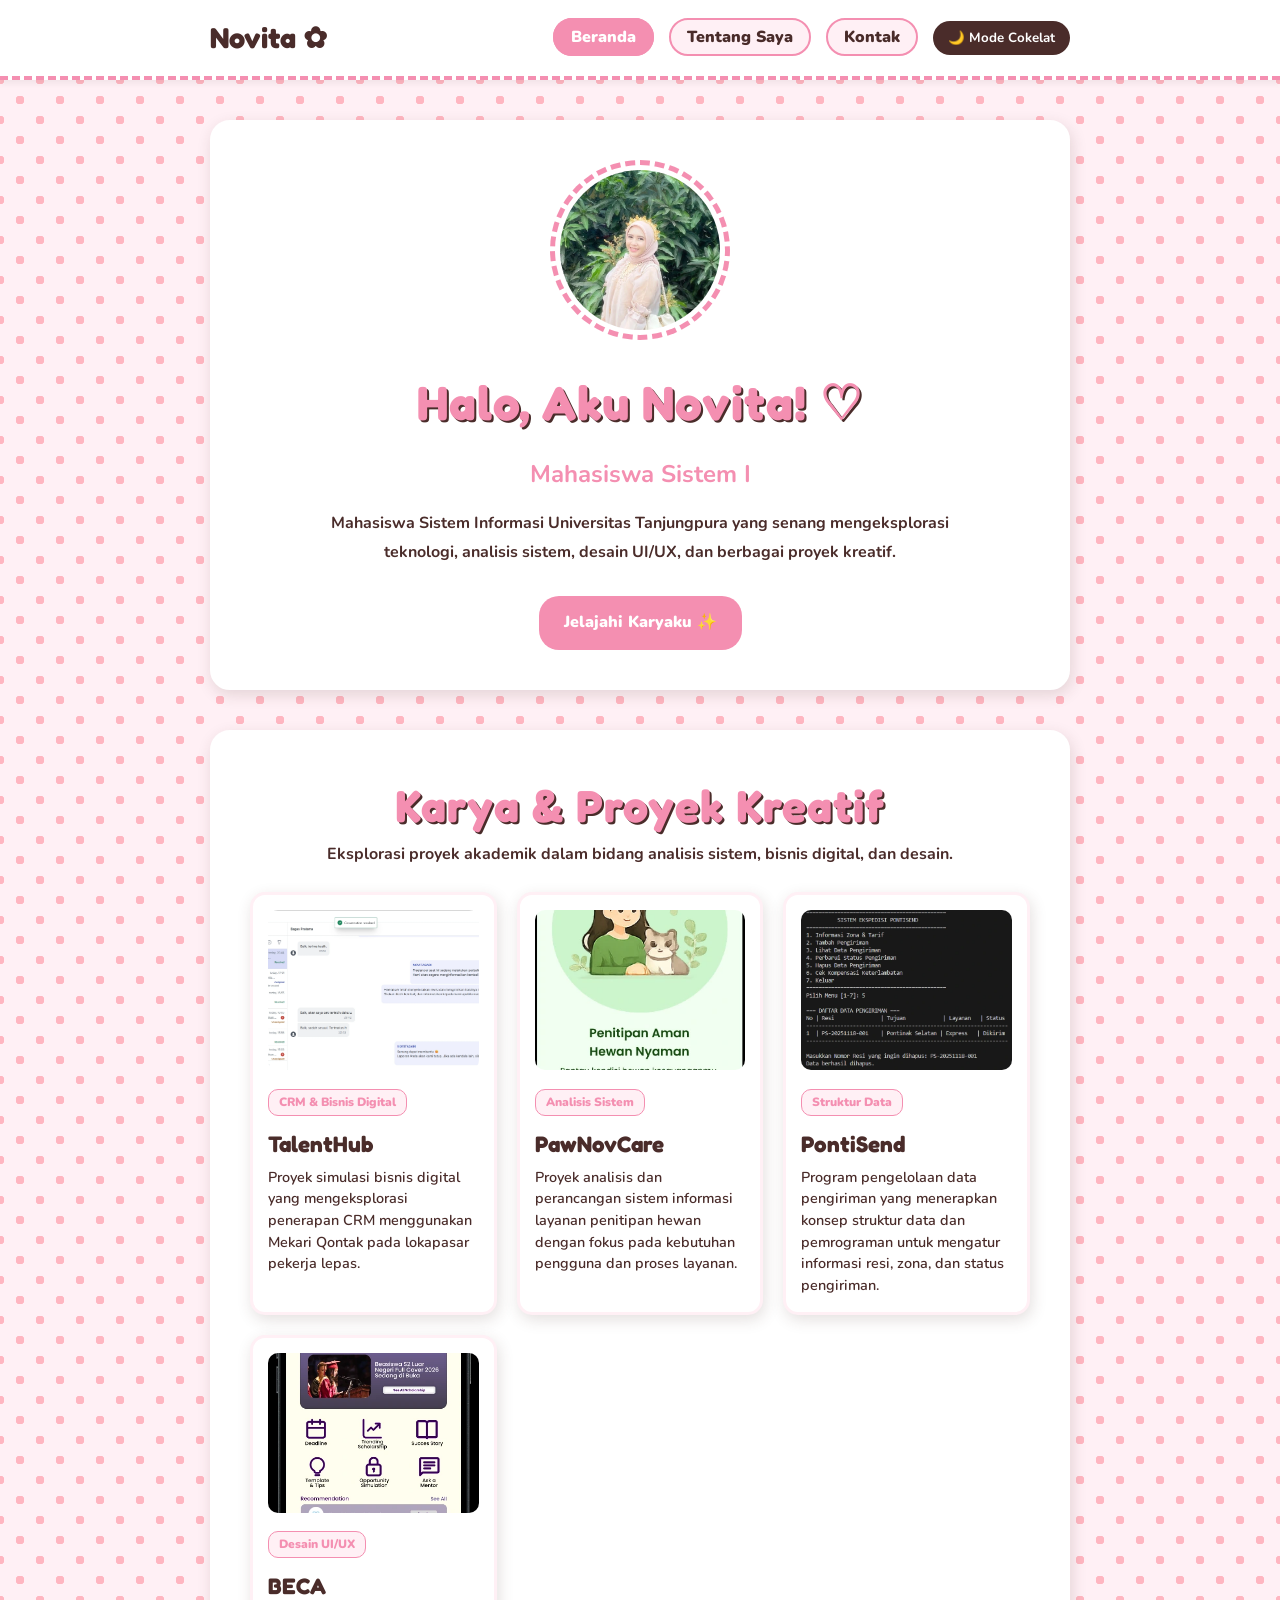
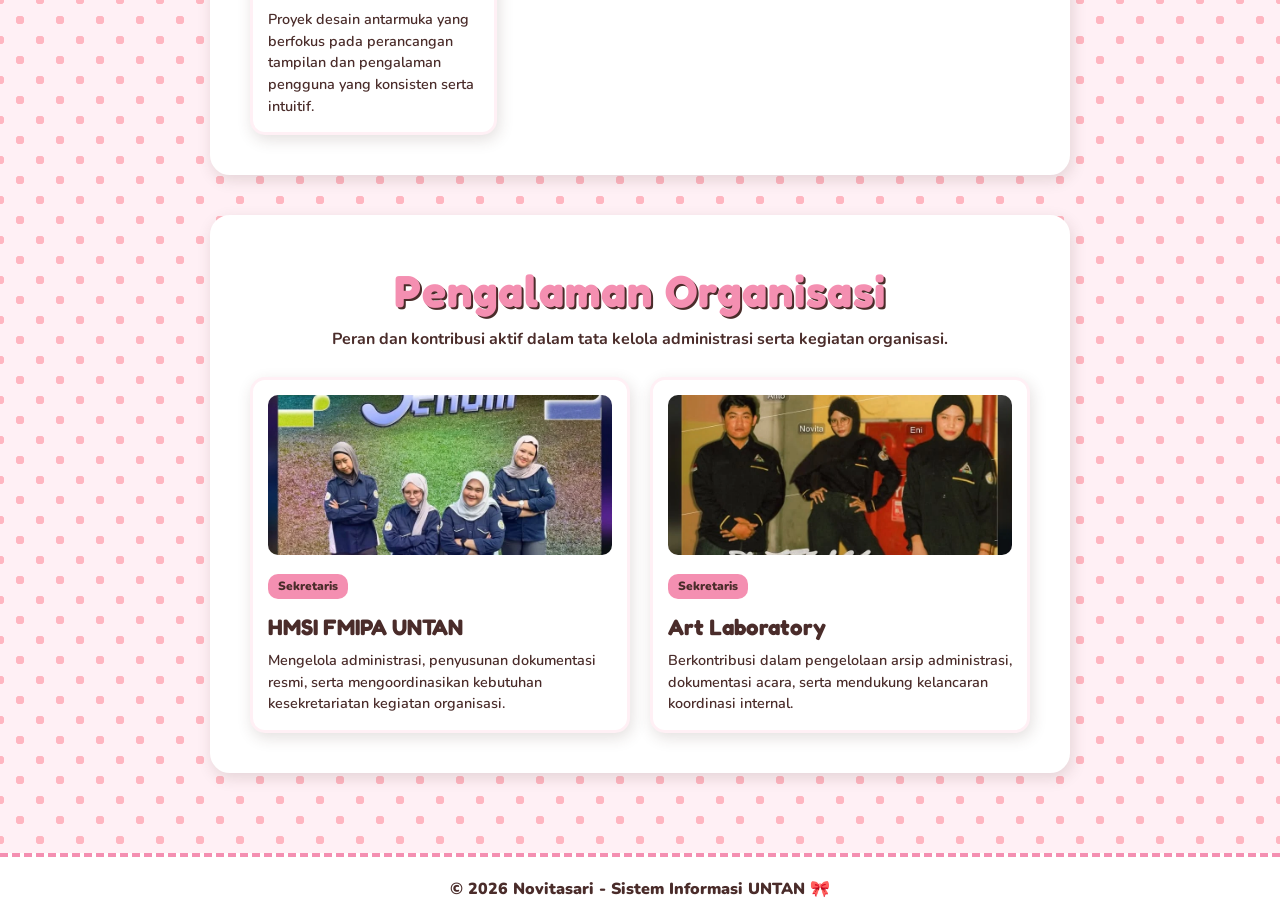
==== commit 648f174a: "Ini file web yang sudah dikembangkan" ====
--- a/Pertemuan-M07/index.html
+++ b/Pertemuan-M07/index.html
@@ -1,57 +1,65 @@
 <!DOCTYPE html>
-
 <html lang="id">
-
 <head>
-
     <meta charset="UTF-8">
     <meta name="viewport" content="width=device-width, initial-scale=1.0">
-    <title>Portofolio Saya</title>
+    <title>Novita | Portofolio Kreatif</title>
     <link rel="stylesheet" href="css/style.css">
-
 </head>
-
 <body>
-
-    <!--Navigasi-->
-
     <nav>
         <div class="container">
-            <div class="logo">MyPortofolio</div>
+            <div class="logo">Novita ✿</div>
             <ul class="nav-links">
-                <li><a href="index.html" class="active">Home</a></li>
-                <li><a href="about.html">About</a></li>
-                <li><a href="contact.html">Contact</a></li>
+                <li><a href="index.html" class="active">Beranda</a></li>
+                <li><a href="about.html">Tentang Saya</a></li>
+                <li><a href="contact.html">Kontak</a></li>
+                <li><button id="theme-toggle">🌙 Mode Cokelat</button></li>
             </ul>
         </div>
     </nav>
 
-    <!-- Hero Section -->
-    <section class="hero">
+    <section class="section-padding">
         <div class="container">
-            <div class="hero-content">
-                <h1>Halo, Saya <span id="typing-text"></span></h1>
-                <p>Mahasiswa Sistem Informasi</p>
-                <a href="contact.html" class="btn">Hubungi Saya</a>
+            <!-- Hero Card -->
+            <div class="sticker-card">
+                <img src="image/self.webp" alt="Foto Novita" class="hero-img">
+                <h1 class="font-cursive">Halo, Aku Novita! ♡</h1>
+                <h2 style="margin: 15px 0;">
+                    <span id="typing-text" style="color: var(--primary-pink);"></span>
+                </h2>
+                <p style="font-weight: 700; max-width: 650px; margin: 0 auto; line-height: 1.8;">
+                    Mahasiswa Sistem Informasi Universitas Tanjungpura yang senang mengeksplorasi teknologi, analisis sistem, desain UI/UX, dan berbagai proyek kreatif.
+                </p>
+                <div style="margin-top: 30px;">
+                    <a href="#karya" class="btn-submit" style="text-decoration: none; display: inline-block;">Jelajahi Karyaku ✨</a>
+                </div>
+            </div>
+            
+            <!-- Section 1: Karya & Proyek Akademik -->
+            <div class="sticker-card" id="karya" style="margin-top: 40px;">
+                <h2 class="font-cursive" style="font-size: 2.8rem;">Karya & Proyek Kreatif</h2>
+                <p style="font-weight: bold; margin-bottom: 20px;">Eksplorasi proyek akademik dalam bidang analisis sistem, bisnis digital, dan desain.</p>
+                <div class="grid-container" id="project-grid">
+                    <!-- Diisi otomatis oleh main.js -->
+                </div>
+            </div>
+
+            <!-- Section 2: Pengalaman Organisasi -->
+            <div class="sticker-card" style="margin-top: 40px;">
+                <h2 class="font-cursive" style="font-size: 2.8rem;">Pengalaman Organisasi</h2>
+                <p style="font-weight: bold; margin-bottom: 20px;">Peran dan kontribusi aktif dalam tata kelola administrasi serta kegiatan organisasi.</p>
+                <div class="grid-container" id="org-grid">
+                    <!-- Diisi otomatis oleh main.js -->
+                </div>
             </div>
         </div>
     </section>
 
-    <!-- Proyek Saya -->
-    <section class="projects">
-        <div class="container">
-            <h2>Proyek Saya</h2>
-            <div class="project-grid" id="project-grid">
-                <!-- Data proyek akan diisi otomatis oleh JavaScript --
-            </div>
-        </div>
-    </section>
+    <footer>
+        <p>&copy; 2026 Novitasari - Sistem Informasi UNTAN 🎀</p>
+    </footer>
 
-    <!-- Footer -->
-                <footer>
-                    <p>&copy; 2026 MyPortofolio</p>
-                </footer>
-                <script src="js/main.js"></script>
+    <script src="js/main.js"></script>
 </body>
-
 </html>
--- a/Pertemuan-M07/css/style.css
+++ b/Pertemuan-M07/css/style.css
@@ -1,4 +1,4 @@
-/*Reset & Variables*/
+@import url('https://fonts.googleapis.com/css2?family=Fredoka:wght@600;700&family=Nunito:wght@400;700;900&display=swap');
 
 * {
     margin: 0;
@@ -7,33 +7,62 @@
 }
 
 :root {
-    --primary: #2563eb;
-    --dark: #1e293b;
-    --light: #f8fafc;
-    --gray: #94a3b8;
+    --bg-base: #fff0f5;
+    --bg-dot: #ffb6c1;
+    --text-color: #4a2c2a;
+    --primary-pink: #f48fb1;
+    --card-bg: #ffffff;
+    --border-color: #d7ccc8;
+    --sticker-shadow: 2px 5px 15px rgba(74, 44, 42, 0.15);
+}
+
+body.dark-mode {
+    --bg-base: #3e2723;
+    --bg-dot: #5d4037;
+    --text-color: #ffebee;
+    --primary-pink: #f06292;
+    --card-bg: #4e342e;
+    --border-color: #3e2723;
+    --sticker-shadow: 2px 5px 15px rgba(0, 0, 0, 0.4);
 }
 
 body {
-    font-family: 'Segoe UI', sans-serif;
-    background: var(--light);
-    color: var(--dark);
+    font-family: 'Nunito', sans-serif;
+    color: var(--text-color);
     line-height: 1.6;
+    transition: 0.3s;
+    background-color: var(--bg-base);
+    background-image: 
+        radial-gradient(var(--bg-dot) 15%, transparent 16%),
+        radial-gradient(var(--bg-dot) 15%, transparent 16%);
+    background-size: 40px 40px;
+    background-position: 0 0, 20px 20px;
 }
 
 .container {
-    max-width: 1200px;
+    max-width: 900px;
     margin: 0 auto;
     padding: 0 20px;
 }
 
-/* Navigation */
+.font-cursive {
+    font-family: 'Fredoka', sans-serif;
+    font-weight: 700;
+    font-size: 3rem;
+    color: var(--primary-pink);
+    text-shadow: 2px 2px 0 var(--text-color);
+    letter-spacing: 1px;
+}
+
+/* Navigasi */
 nav {
-    background: white;
-    box-shadow: 0 2px 10px rgba(0, 0, 0, 0.1);
+    background: var(--card-bg);
+    border-bottom: 4px dashed var(--primary-pink);
     position: fixed;
     width: 100%;
     top: 0;
     z-index: 100;
+    box-shadow: 0 4px 6px rgba(0,0,0,0.05);
 }
 
 nav .container {
@@ -43,101 +72,231 @@
     padding: 15px 20px;
 }
 
+.logo {
+    font-family: 'Fredoka', sans-serif;
+    font-size: 1.8rem;
+    font-weight: 700;
+    color: var(--text-color);
+}
+
 .nav-links {
     display: flex;
     list-style: none;
-    gap: 30px;
+    gap: 15px;
+    align-items: center;
 }
 
 .nav-links a {
     text-decoration: none;
-    color: var(--dark);
-    font-weight: 500;
-    transition: color 0.3s;
-}
-
-.nav-links a:hover,
-.nav-links a.active {
-    color: var(--primary);
-}
-
-/* Hero Section */
-.hero {
-    padding: 150px 0 100px;
-    background: linear-gradient(135deg, #f0f9ff 0%, #e0f2fe 100%);
-    min-height: 100vh;
-    display: flex;
+    color: var(--text-color);
+    font-weight: 900;
+    background: var(--bg-base);
+    padding: 6px 16px;
+    border-radius: 20px;
+    border: 2px solid var(--primary-pink);
+    transition: 0.3s;
+}
+
+.nav-links a:hover, .nav-links a.active {
+    background: var(--primary-pink);
+    color: #fff;
+}
+
+#theme-toggle {
+    background: var(--text-color);
+    color: #fff;
+    border: none;
+    padding: 8px 15px;
+    border-radius: 20px;
+    cursor: pointer;
+    font-weight: bold;
+    font-family: 'Nunito', sans-serif;
+}
+
+/* Sticker Layout */
+.section-padding {
+    padding: 120px 0 80px;
+}
+
+.sticker-card {
+    background: var(--card-bg);
+    border: 5px solid white;
+    border-radius: 20px;
+    padding: 35px;
+    box-shadow: var(--sticker-shadow);
+    text-align: center;
+}
+
+.hero-img {
+    width: 180px;
+    height: 180px;
+    object-fit: cover;
+    border-radius: 50%;
+    border: 5px dashed var(--primary-pink);
+    padding: 5px;
+    background: white;
+    margin-bottom: 15px;
+}
+
+/* ID Card & Bio Table */
+.id-card {
+    display: flex;
+    flex-wrap: wrap;
+    gap: 25px;
+    background: var(--card-bg);
+    border: 3px solid var(--primary-pink);
+    border-radius: 20px;
+    padding: 30px;
+    box-shadow: var(--sticker-shadow);
     align-items: center;
 }
 
-.hero-content h1 {
-    font-size: 48px;
-    margin-bottom: 20px;
-}
-
-.hero-content span {
-    color: var(--primary);
-}
-
-.btn {
+.id-info table {
+    width: 100%;
+    border-collapse: collapse;
+    font-weight: 700;
+}
+
+.id-info td {
+    padding: 8px 10px;
+    border-bottom: 2px dashed var(--border-color);
+}
+
+.id-info td:first-child {
+    color: var(--primary-pink);
+    font-weight: 900;
+}
+
+/* Badges & Tags */
+.skills-grid {
+    display: flex;
+    flex-wrap: wrap;
+    gap: 10px;
+    justify-content: center;
+}
+
+.skill-badge {
+    background: var(--bg-base);
+    border: 2px solid var(--primary-pink);
+    padding: 8px 18px;
+    border-radius: 20px;
+    font-weight: 800;
+}
+
+.tool-tag {
+    background: var(--primary-pink);
+    color: white;
+    padding: 6px 14px;
+    border-radius: 15px;
+    font-weight: 700;
+    font-size: 0.9rem;
+}
+
+.category-tag {
     display: inline-block;
-    background: var(--primary);
+    background: var(--bg-base);
+    color: var(--primary-pink);
+    border: 1px solid var(--primary-pink);
+    font-size: 0.75rem;
+    font-weight: 900;
+    padding: 3px 10px;
+    border-radius: 10px;
+    margin-top: 10px;
+}
+
+/* Grid Project */
+.grid-container {
+    display: grid;
+    grid-template-columns: repeat(auto-fit, minmax(240px, 1fr));
+    gap: 20px;
+    margin-top: 25px;
+}
+
+.work-item {
+    background: var(--card-bg);
+    padding: 15px;
+    border-radius: 15px;
+    box-shadow: var(--sticker-shadow);
+    border: 3px solid var(--bg-base);
+    transition: transform 0.3s;
+    text-align: left;
+}
+
+.work-item:hover {
+    transform: translateY(-8px) rotate(2deg);
+}
+
+.work-item img {
+    width: 100%;
+    height: 160px;
+    object-fit: cover;
+    border-radius: 10px;
+}
+
+/* Form Kontak & Medsos */
+form {
+    display: flex;
+    flex-direction: column;
+    gap: 15px;
+    max-width: 500px;
+    margin: 0 auto;
+}
+
+input, textarea {
+    width: 100%;
+    padding: 14px;
+    border: 2px solid var(--primary-pink);
+    border-radius: 15px;
+    background: var(--bg-base);
+    color: var(--text-color);
+    font-family: inherit;
+    font-weight: 700;
+}
+
+.btn-submit {
+    background: var(--primary-pink);
     color: white;
-    padding: 12px 30px;
-    border-radius: 8px;
+    border: none;
+    padding: 14px 25px;
+    border-radius: 20px;
+    font-weight: 900;
+    cursor: pointer;
+    transition: 0.3s;
+    font-size: 1rem;
+}
+
+.btn-submit:hover {
+    background: var(--text-color);
+    color: white;
+}
+
+.social-links {
+    display: flex;
+    justify-content: center;
+    gap: 15px;
+    flex-wrap: wrap;
+}
+
+.social-btn {
     text-decoration: none;
-    font-weight: 600;
-    transition: transform 0.3s, box-shadow 0.3s;
-}
-
-.btn:hover {
-    transform: translateY(-3px);
-    box-shadow: 0 10px 20px rgba(37, 99, 235, 0.3);
-}
-
-/* Projects */
-
-.projects {
-    padding: 80px 0;
-    background: white;
-}
-
-.projects h2 {
+    color: var(--text-color);
+    background: var(--bg-base);
+    border: 2px solid var(--primary-pink);
+    padding: 8px 16px;
+    border-radius: 15px;
+    font-weight: 800;
+    transition: 0.3s;
+}
+
+.social-btn:hover {
+    background: var(--primary-pink);
+    color: white;
+}
+
+footer {
     text-align: center;
-    font-size: 36px;
-    margin-bottom: 40px;
-}
-
-.project-grid {
-    display: grid;
-    grid-template-columns: repeat(auto-fit, minmax(300px, 1fr));
-    gap: 30px;
-}
-
-.project-card {
-    background: var(--light);
-    border-radius: 10px;
     padding: 20px;
-    transition: transform 0.3s;
-    cursor: pointer;
-}
-
-.project-card:hover {
-    transform: translateY(-10px);
-}
-
-.project-card img {
-    width: 100%;
-    height: 200px;
-    object-fit: cover;
-    border-radius: 8px;
-}
-
-/* Footer */
-
-footer {
-    background: var(--dark);
-    color: white;
-    text-align: center;
-    padding: 30px;
+    background: var(--card-bg);
+    border-top: 4px dashed var(--primary-pink);
+    font-weight: 900;
 }
